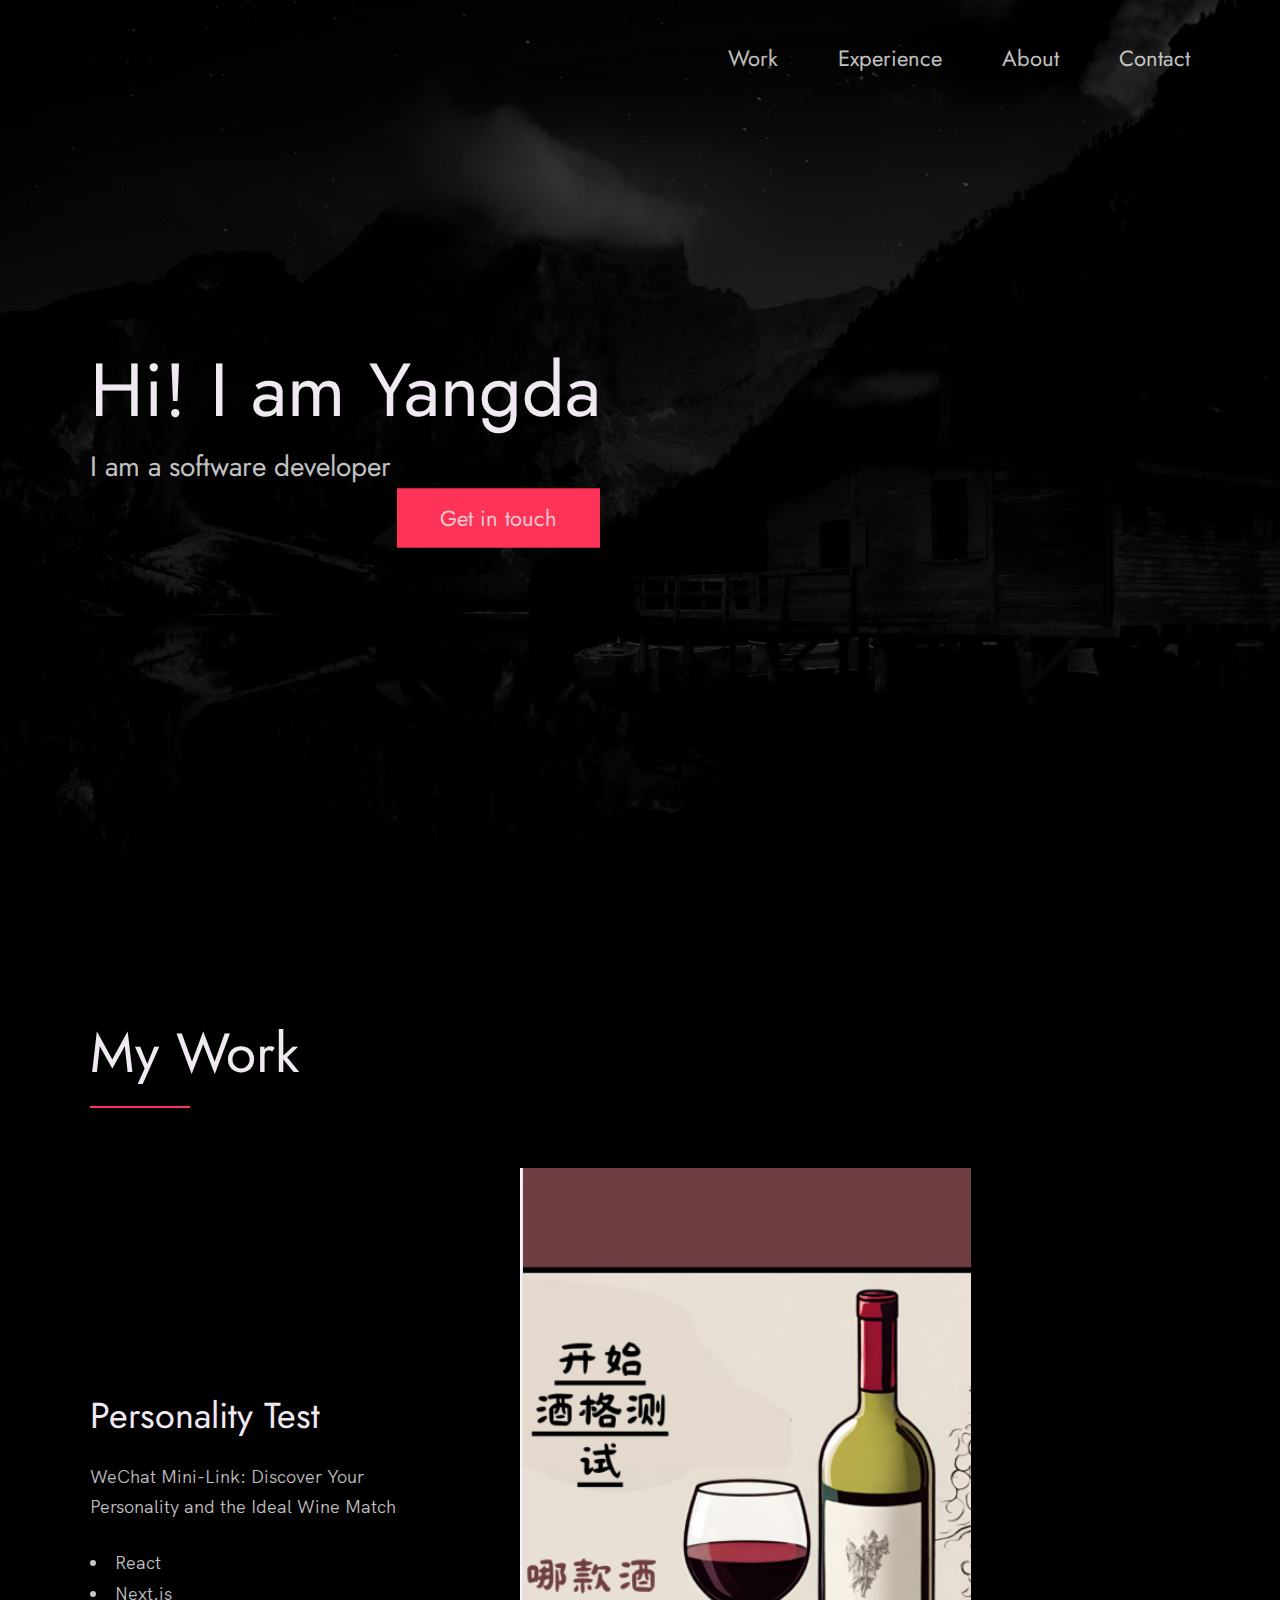
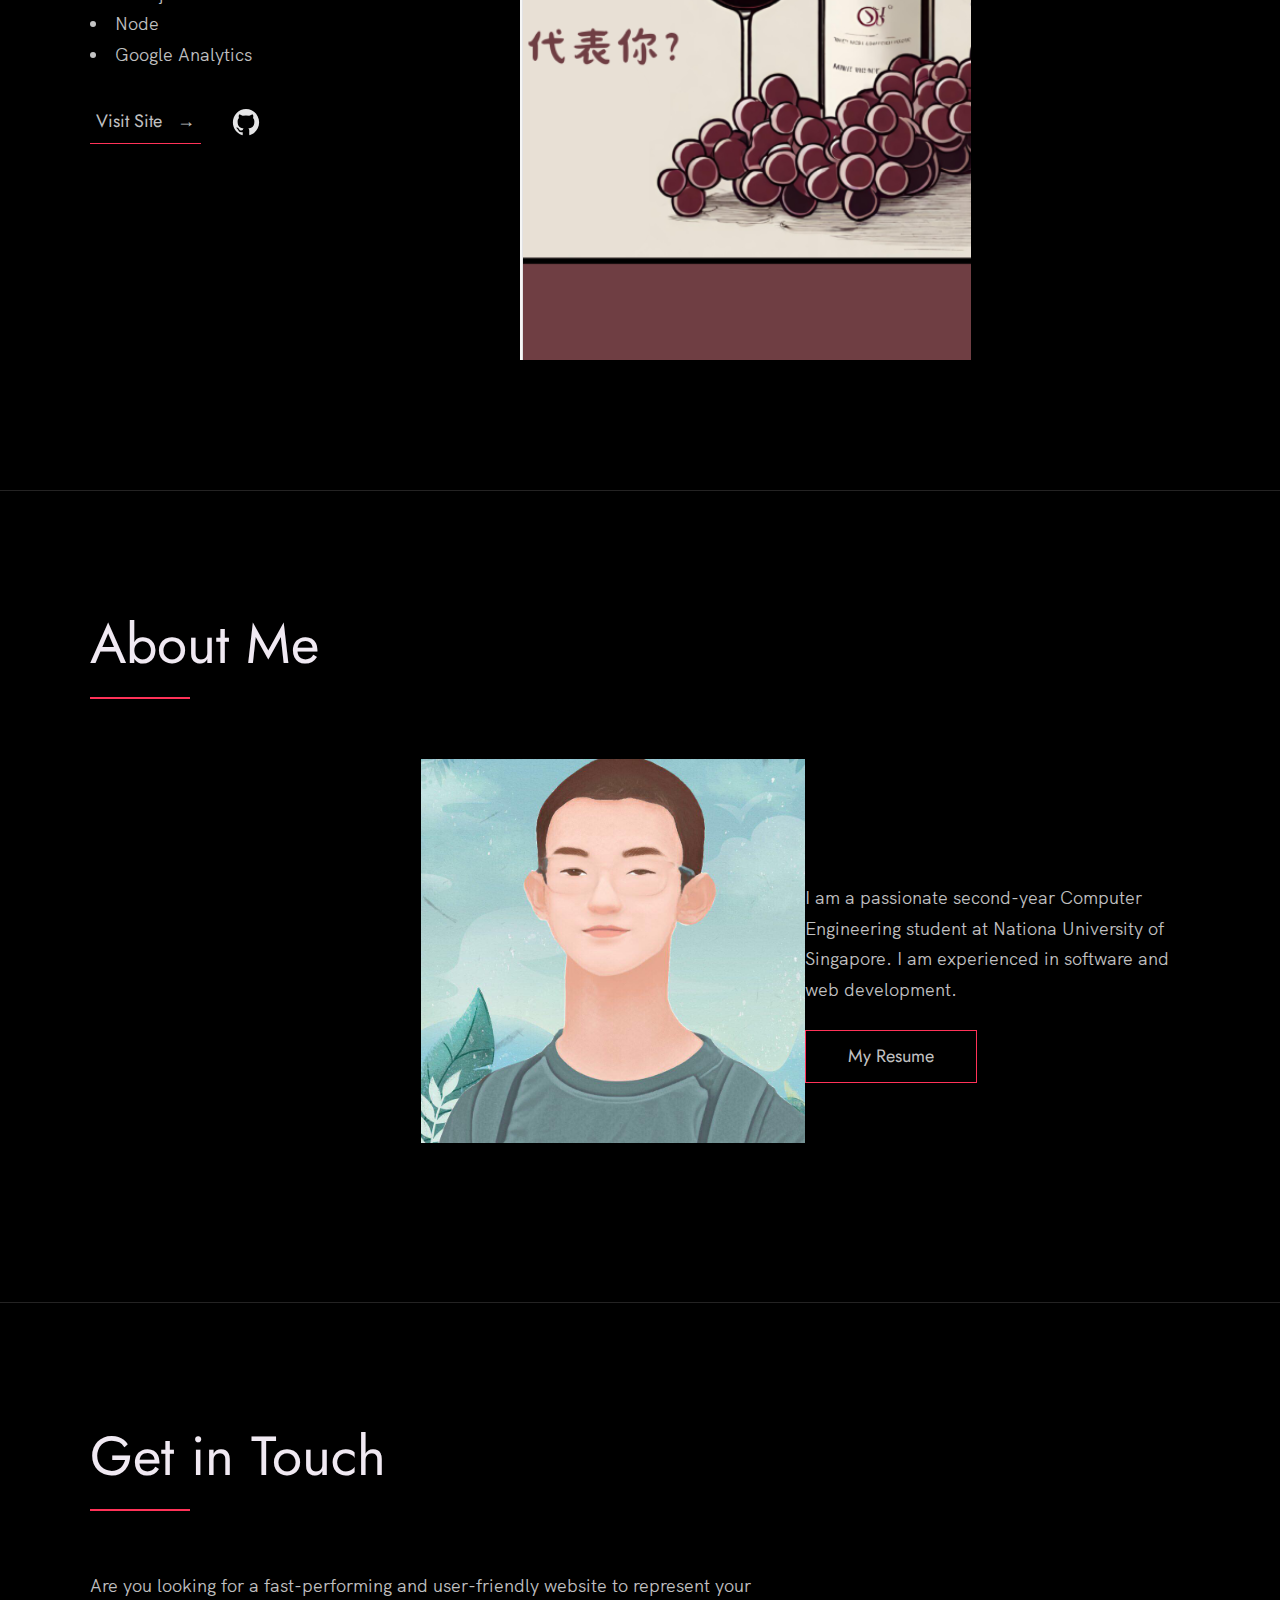
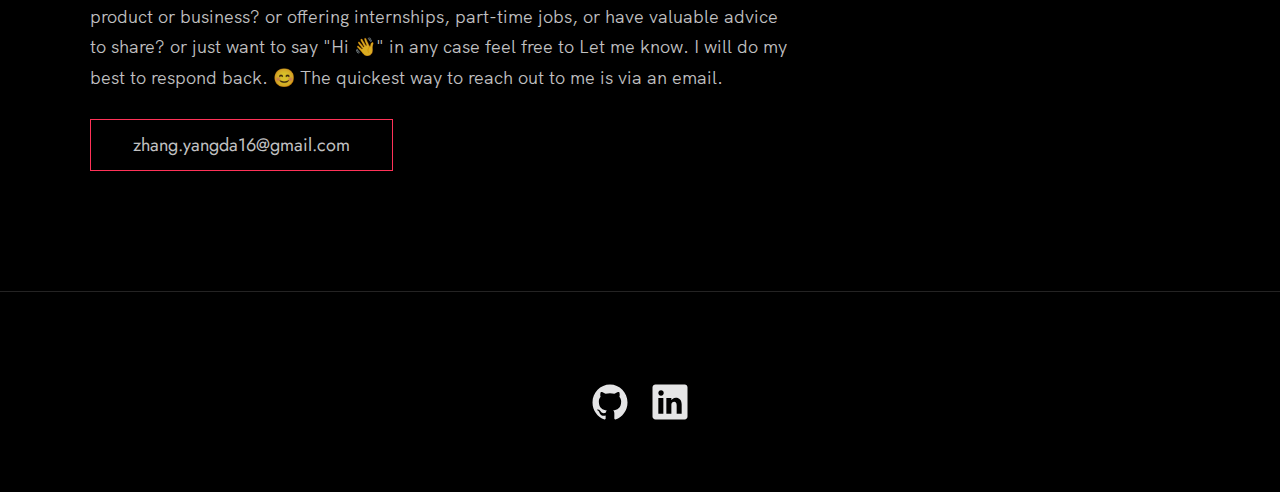
==== index.html @ 47d29fcb "initial commit" ====
<!-- 
  Hello 😊.

  This template is designed and developed by Nisar Hassan Naqvi
  for anyone to use for free or customize the way they like.

  Github Repo: https://github.com/nisarhassan12/portfolio-template/
  My Website: https://nisar.dev

  For business & inquires, contact me => syednisarhassan12@gmail.com
-->

<!--
  Follow the instructions written in comments to create your stunning portfolio
-->

<!DOCTYPE html>
<html lang="en">

<head>
  <meta charset="UTF-8" />
  <meta name="viewport" content="width=device-width, initial-scale=1.0" />
  <link rel="shortcut icon" type="image/png" href="./images/favicon.png" />

  <!-- Put your site title here -->
  <title>
    Zhang Yangda | A software developer based in Singapore. 
  </title>

  <meta name="description" content="Add small description of yourslef.">
  <!-- Add some coding keywords below, Ex: (React, CSS etc) -->
  <meta name="keywords" content="Put your name, skills and some coding keywords" />
  <link rel="stylesheet" href="index.css" />
</head>

<body>

  <!-- ***** Header ***** -->

  <header class="header" role="banner" id="top">
    <div class="row">
      <nav class="nav" role="navigation">
        <ul class="nav__items">
          <li class="nav__item"><a href="#work" class="nav__link">Work</a></li>
          <li class="nav__item"><a href="#clients" class="nav__link">Experience</a></li>
          <li class="nav__item">
            <a href="#about" class="nav__link">About</a>
          </li>
          <li class="nav__item">
            <a href="#contact" class="nav__link">Contact</a>
          </li>
        </ul>
      </nav>
    </div>
    <div class="header__text-box row">
      <div class="header__text">
        <h1 class="heading-primary">
          <!-- Replace the following name with your name -->
          <span>Hi! I am Yangda</span>
        </h1>
        <!-- Put a small paragraph about yourself -->
        <p id = "dynamic-text"></p>

        <a href="#contact" class="btn btn--pink">Get in touch</a>
      </div>
    </div>
  </header>

  <main role="main">

    <!-- ***** Work ***** -->

    <section class="work" id="work">
      <div class="row">
        <h2>My Work</h2>
        <div class="work__boxes">

          <!-- Each div with the work__box class is a project. -->

          <div class="work__box">
            <div class="work__text">
              <h3>Personality Test</h3>
              <p>
                WeChat Mini-Link: Discover Your Personality and the Ideal Wine Match
              </p>
              <ul class="work__list">
                <li>React</li>
                <li>Next.js</li>
                <li>Node</li>
                <li>Google Analytics</li>
              </ul>

              <div class="work__links">
                <a href="https://amazing-druid-c7be2d.netlify.app" class="link__text">
                  Visit Site <span>&rarr;</span>
                </a>
                <a href="https://github.com/yyangdaa/Personality-Test">
                  <img src="./images/github.svg" class="work__code" title="View Source Code" alt="GitHub">
                </a>
              </div>
            </div>
            <div class="work__image-box">
              <img src="./images/jiuhun.png" class="work__image" alt="Project 3" />
            </div>
          </div>
        </div>
      </div>
    </section>

    <!-- ***** Clients ***** -->
    
     <!--
    <section class="client" id="clients">
      <div class="row">
        <h2>Clients</h2>
        <div class="client__logos">
          <img src="./images/ronjones.png" class="client__logo" alt="Company 2" />
          <img src="./images/goldengrid.png" class="client__logo" alt="Company 3" />
          <img src="./images/bullseye.png" class="client__logo" alt="Company 1" />
          <img src="./images/mighty-furnitures.png" class="client__logo" alt="Company 1" />
          <img src="./images/fastlane.png" class="client__logo" alt="Company 3" />
          <img src="./images/chippy.png" class="client__logo" alt="Company 1" />
        </div>
      </div>
    </section>
    *****-->

    <!-- ***** About ***** -->

    <section class="about" id="about">
      <div class="row">
        <h2>About Me</h2>
        <div class="about__content">
          <div class="about__text">
            <p>
              I am a passionate second-year Computer Engineering student
              at Nationa University of Singapore. I am experienced in 
              software and web development.  
            </p>
            <!-- Provide a link to your resume -->
            <a href="#" class="btn">My Resume</a>
          </div>

          <div class="about__photo-container">
            <!-- Add a nice photo of yourself -->
            <img class="about__photo" src="./yd_photo.jpg" alt="" />
          </div>
        </div>
      </div>
    </section>
  </main>

  <!-- ***** Contact ***** -->

  <section class="contact" id="contact">
    <div class="row">
      <h2>Get in Touch</h2>
      <div class="contact__info">
        <p>
          Are you looking for a fast-performing and user-friendly website to
          represent your product or business? or offering internships, part-time
          jobs, or have valuable advice to share? or just want to say "Hi 👋" in 
          any case feel free to Let me know. I will do my best to respond back. 😊 
          The quickest way to reach out to me is via an email.
        </p>
        <!-- Replace the email with yours -->
        <a href="mailto:you@example.com" class="btn">zhang.yangda16@gmail.com</a>
      </div>
    </div>
  </section>

  <!-- ***** Footer ***** -->

  <footer role="contentinfo" class="footer">
    <div class="row">
      <!-- Update the links to point to your accounts -->
      <ul class="footer__social-links">
        <li class="footer__social-link-item">
          <a href="https://github.com/yyangdaa/" title="Link to Github Profile">
            <img src="./images/github.svg" class="footer__social-image" alt="Github">
          </a>
        </li>
        <!--
        <li class="footer__social-link-item">
          <a href="https://codepen.io/nisar_hassan" title="Link to Codepen Profile">
            <img src="./images/codepen.svg" class="footer__social-image" alt="Codepen">
          </a>
        </li>
      -->
        <li class="footer__social-link-item">
          <a href= "https://www.linkedin.com/in/yangda-zhang-24399b208/">
            <img src="./images/linkedin.svg" title="Link to Linkedin Profile" class="footer__social-image" alt="Linkedin">
          </a>
        </li>
      </ul>
    </div>
  </footer>

  <a href="#top" class="back-to-top" title="Back to Top">
    <img src="./images/arrow-up.svg" alt="Back to Top" class="back-to-top__image"/>
  </a>
  <script src="./index.js"></script>
</body>

</html>
---- index.css ----
/* --------------------------------------- */
/* ----- Basic Setup ----- */
/* --------------------------------------- */

@font-face {
    font-family: 'Hk Grotesk';
    font-style: normal;
    font-weight: 400;
    src: url('./fonts/HKGrotesk-Regular.woff') format('woff');
}

@font-face {
    font-family: 'Jost';
    font-style: normal;
    font-weight: 400;
    src: url('./fonts/Jost-Regular.ttf') format('woff');
}

* {
    margin: 0;
    padding: 0;
    box-sizing: inherit;
}

:root {
    --font-size-small: 1.8rem;
    --font-size-normal: 2.2rem;
    --font-size-medium: 2.8rem;
    --font-size-medium-1: 3.6rem;
    --font-size-large: 5.5rem;
    --font-size-huge: 7.5rem;
    --font-stack: 'Hk Grotesk', sans-serif;

    --line-height-normal: 1.7;
    --line-height-small: 1.2;

    --black: #000;
    --pink: #ff3258;
    --white: #f0e9f2;
    --white-1: #e5e5e6da;


    --container-max-width: 1180px;
    --container-normal-width: 800px;
    --container-medium-width: 700px; 
    --container-small-width: 500px;

    --gutter-huge: 12rem;
    --gutter-medium: 6rem;
    --gutter-normal: 3rem;
    --gutter-small-1: 2.5rem;
    --gutter-small: 2rem;

    --border-light: 1px solid rgb(36, 35, 35);
}

html {
    font-size: 62.5%; /* (16/10)*100 = 62.5% => 1rem = 10px */
    box-sizing: border-box;
    scroll-behavior: smooth;
}

@media(max-width: 1000px) {
    html {
        font-size: 52%;
    }
}

body {
    font-size: var(--font-size-small);
    font-family: var(--font-stack);
    font-weight: 400;
    color: var(--white-1);
    line-height: var(--line-height-normal);
    background: var(--black);
    overflow-x: hidden;
}

.row {
    max-width: var(--container-max-width);
    margin: 0 auto;
}

@media(max-width: 1340px) {
    .row {
        max-width: 1100px;
    }
}

@media(max-width: 1240px) {
    .row {
        padding: 0 var(--gutter-medium);
    }
}

@media(max-width: 600px) {
    .row {
        padding: 0 var(--gutter-normal);
    }
}

@media(max-width: 600px) {
    .row {
        padding: 0 var(--gutter-small);
    }
}

section {
    padding: var(--gutter-huge) 0;
    border-bottom: var(--border-light);
}

img {
    object-fit: contain;
    max-width: 100%;
}

/* --------------------------------------- */
/* ----- Headlines and Paragraphs ----- */
/* --------------------------------------- */

h1,
h2,
h3 {
    font-family: 'Jost', sans-serif;
    font-weight: 400;
    line-height: var(--line-height-small);
    color: var(--white);
}

.heading-primary {
    line-height: 1;
    font-size: var(--font-size-huge);
    font-weight: 400;
}

@media(max-width: 900px) {
    .heading-primary {
        font-size: 6.5rem;
    }
}

h2 {
    font-size: var(--font-size-large);
    margin-bottom: var(--gutter-medium);
}

h2::after {
    content: '';
    display: block;
    height: 2px;
    width: 10rem;
    background: var(--pink);
    margin: var(--gutter-small) 0;
}

h3 {
    font-size: var(--font-size-medium-1);
    margin-bottom: var(--gutter-small);
}

@media(max-width: 500px) {
    .heading-primary {
        font-size: var(--font-size-large);
    }

    h2 {
        font-size: var(--font-size-medium-1);
    }

    h3 {
        font-size: var(--font-size-medium);
    }
}

p {
    margin: var(--gutter-small-1) 0;
}

@media(max-width: 900px) {
    p { 
        max-width: var(--container-small-width);
    }
}

/* --------------------------------------- */
/* ----- Buttons and Links ----- */
/* --------------------------------------- */

a {
    color: var(--white);
    font-weight: 400;
    font-family: 'Jost', sans-serif;
    transition: all .2s;
    outline: 2px solid transparent;
}

::-moz-focus-inner {
    border: 0;
}

button:focus,
a:focus {
    outline: 2px solid var(--pink);
}

body:not(.user-is-tabbing) button:focus,
body:not(.user-is-tabbing) a:focus {
    outline: none;
}

.link:hover {
    color: var(--pink);
}

.btn {
    position: relative;
    display: inline-block;
    padding: 1rem 4.2rem;
    text-decoration: none;
    color: inherit;
    border: 1px solid  var(--pink);
    font-weight: 400;
}

.btn:focus {
    outline: none;
}

.btn::after {
    content: '';
    display: block;
    position: absolute;
    top: 0;
    left: 0;
    right: 100%;
    background: var(--white);
    height: 100%;
    z-index: -1;
    transition: all 0.2s cubic-bezier(1, 0.68, 0.16, 0.9);
}

.btn:hover::after,
.btn:focus::after {
    right: 0;
    background: var(--pink);
}

.btn--pink {
    background: var(--pink);
    transition: all 0.2s;
}

.btn--pink::after {
    display: none;
}

.btn--pink:hover,
.btn--pink:focus {
    background: transparent;
}

.link__text {
    position: relative;
    display: inline-block;
    padding: .6rem;
    color: inherit;
    text-decoration: none;
    border-bottom: 1px solid var(--pink);
}

.link__text::after {
    content: '';
    display: block;
    position: absolute;
    top: 0;
    left: 0;
    right: 100%;
    background: var(--white);
    height: 100%;
    z-index: -1;
    transition: all 0.2s cubic-bezier(1, 0.68, 0.16, 0.9);
}

.link__text:focus {
    outline: none;
}

.link__text:hover::after,
.link__text:focus:after {
    right: 0;
    background: var(--pink);
}

.link__text span {
    padding-left: 1rem;
    font-family: sans-serif;
}

/* ----- Back to Top ----- */

.back-to-top {
    position: fixed;
    bottom: 4rem;
    right: 4rem;
    display: flex;
    justify-content: center;
    align-items: center;
    height: 5.5rem;
    width: 5.5rem;
    background-color: var(--pink);
    border-radius: 50%;
    z-index: 10;
    visibility: hidden;
    transition: all .4s;
}

.back-to-top__image {
    height: 70%;
}

@media(max-width: 900px) {
    .back-to-top {
        right: 2rem;
    }
}

@media(max-width: 500px) {
    .back-to-top {
        right: 1rem;
    }
}

/* --------------------------------------- */
/* ----- Navigation ----- */
/* --------------------------------------- */

.nav {
    display: flex;
    justify-content: flex-end;
    padding: var(--gutter-normal) 0;
}

.nav__items {
    display: flex;
    list-style: none;
}

.nav__item:not(:last-child) {
    margin-right: var(--gutter-medium);
}

@media(max-width: 500px) {
    .nav {
        justify-content: center;
    }
}

@media(max-width: 400px) {
    .nav__item:not(:last-child) {
        margin-right: var(--gutter-normal);
    }
}

@media(max-width: 300px) {
    .nav {
        font-size: var(--font-size-small);
    }
}

.nav__link {
    position: relative;
    display: inline-block;
    padding: 1rem 0;
    text-decoration: none;
    color: inherit;
    transition: all .2s;
}

.nav__link::after {
    content: '';
    position: absolute;
    bottom: 0;
    left: 0;
    right: 100%;
    display: inline-block;
    height: 1rem;
    background: var(--white);
    transition: all 0.25s cubic-bezier(1, 0.68, 0.16, 0.9);
}

.nav__link:hover {
    color: var(--pink);
}

.nav__link:hover::after {
    right: 0;
    height: 2px;
    background: var(--pink);
}

/* --------------------------------------- */
/* ----- Header ----- */
/* --------------------------------------- */

.header {
    background: linear-gradient(rgba(0,0,0, .1), rgba(0,0,0, .4)), 
        url('./images/header.jpg');
    height: 100vh;
    background-size: cover;
    background-position: center;
    background-attachment: fixed;
    font-size: var(--font-size-normal);
}

.header__text {
    position: absolute;
    top: 50%;
    transform: translateY(-50%);
}

.header__text p {
    margin: 1.5rem 0 3.5rem;
    max-width: var(--container-medium-width);
    font-family: 'Jost', sans-serif;
    font-size: var(--font-size-medium);
}

@media(max-width: 500px) {
    .header {
        text-align: center;
    }

    .header__text p {
        transform: scale(.8);
    }
}

/* --------------------------------------- */
/* ----- Work ----- */
/* --------------------------------------- */

.work__box {
    display: flex;
    align-items: center;
}

@media(max-width: 900px) {
    .work__box {
        align-items: initial;
        flex-direction: column-reverse;
    }
}

.work__box:not(:last-child) {
    margin-bottom: 25rem;
}

@media(max-width: 500px) {
    .work__box:not(:last-child) {
        margin-bottom: 20rem;
    }
}

.work__links {
    display: flex;
    align-items: center;
}

.work__text {
    flex: 0 0 30%;
}

.work__list {
    /* list-style-type: square; */
    list-style-position: inside;
    margin-bottom: var(--gutter-normal);
}

.work__code {
    display: block;
    height: 3rem;
    margin-left: var(--gutter-normal);
    transition: all .3s;
}

.work__code:hover {
    transform: scale(1.2);
}

.work__image-box {
    margin-bottom: var(--gutter-normal);
}

@media(min-width: 901px) {
    .work__image-box {
        flex: 1;
        margin: 0 0 0 10rem;
    }
}

@media(max-width: 900px) {
    .work__code {
        height: 4rem;
    }
}

/* --------------------------------------- */
/* ----- Clients ----- */
/* --------------------------------------- */

.client__logos {
    display: flex;
    justify-content: space-between;
    filter: invert(100%) grayscale(100%) opacity(.8);
}

.client__logo {
    height: 6.5rem;
    max-width: 18rem;
}

@media(max-width: 1240px) {
    .client__logos {
        overflow-x: scroll;
        padding: var(--gutter-normal);
    }

    .client__logo:not(:last-of-type) {
        margin-right: var(--gutter-medium);
    }
}

/* --------------------------------------- */
/* ----- About ----- */
/* --------------------------------------- */

.about__content {
    display: flex;
    flex-direction: row-reverse;
    align-items: center;
}

@media(max-width: 900px) {
    .about__content {
        flex-direction: column-reverse;
        align-items: initial;
    }
}

.about__photo-container {
    margin-bottom: var(--gutter-normal);
}

@media(min-width: 901px) {
    .about__text {
        flex: 0 0 35%;
    }
    
    .about__photo-container img {
        max-width: 30vw;  /* Sets max width relative to viewport width */
        height: auto;
    }
}

/* --------------------------------------- */
/* ----- Contact ----- */
/* --------------------------------------- */

.contact__info {
    max-width: var(--container-medium-width);
}

/* --------------------------------------- */
/* ----- Footer ----- */
/* --------------------------------------- */

.footer {
    text-align: center;
    padding: var(--gutter-medium) 0 var(--gutter-normal);
}

.footer__social-links {
    display: flex;
    justify-content: center;
    padding: var(--gutter-normal) 0;
    list-style: none;
}

.footer__social-link-item:not(:last-of-type) {
    margin-right: var(--gutter-small);
}

.footer__social-image {
    height: 4rem;
}

.footer__github-buttons {
    display: flex;
    justify-content: center;
}

.footer__github-buttons iframe {
    height: 2.5rem;
    width: 84px;
    transform: translateY(3px);
}

@media(max-width: 500px) {
    .footer {
        padding: var(--gutter-medium) 0;
    } 
}

@keyframes scrollText {
    0% { opacity: 0; transform: translateY(100%); }
    50% { opacity: 1; transform: translateY(0); }
    100% { opacity: 0; transform: translateY(-100%); }
  }
  
  #dynamic-text {
    display: inline-block;
    overflow: hidden; 
  }
  
  .scrolling {
    animation: scrollText 2s ease-out;
  }
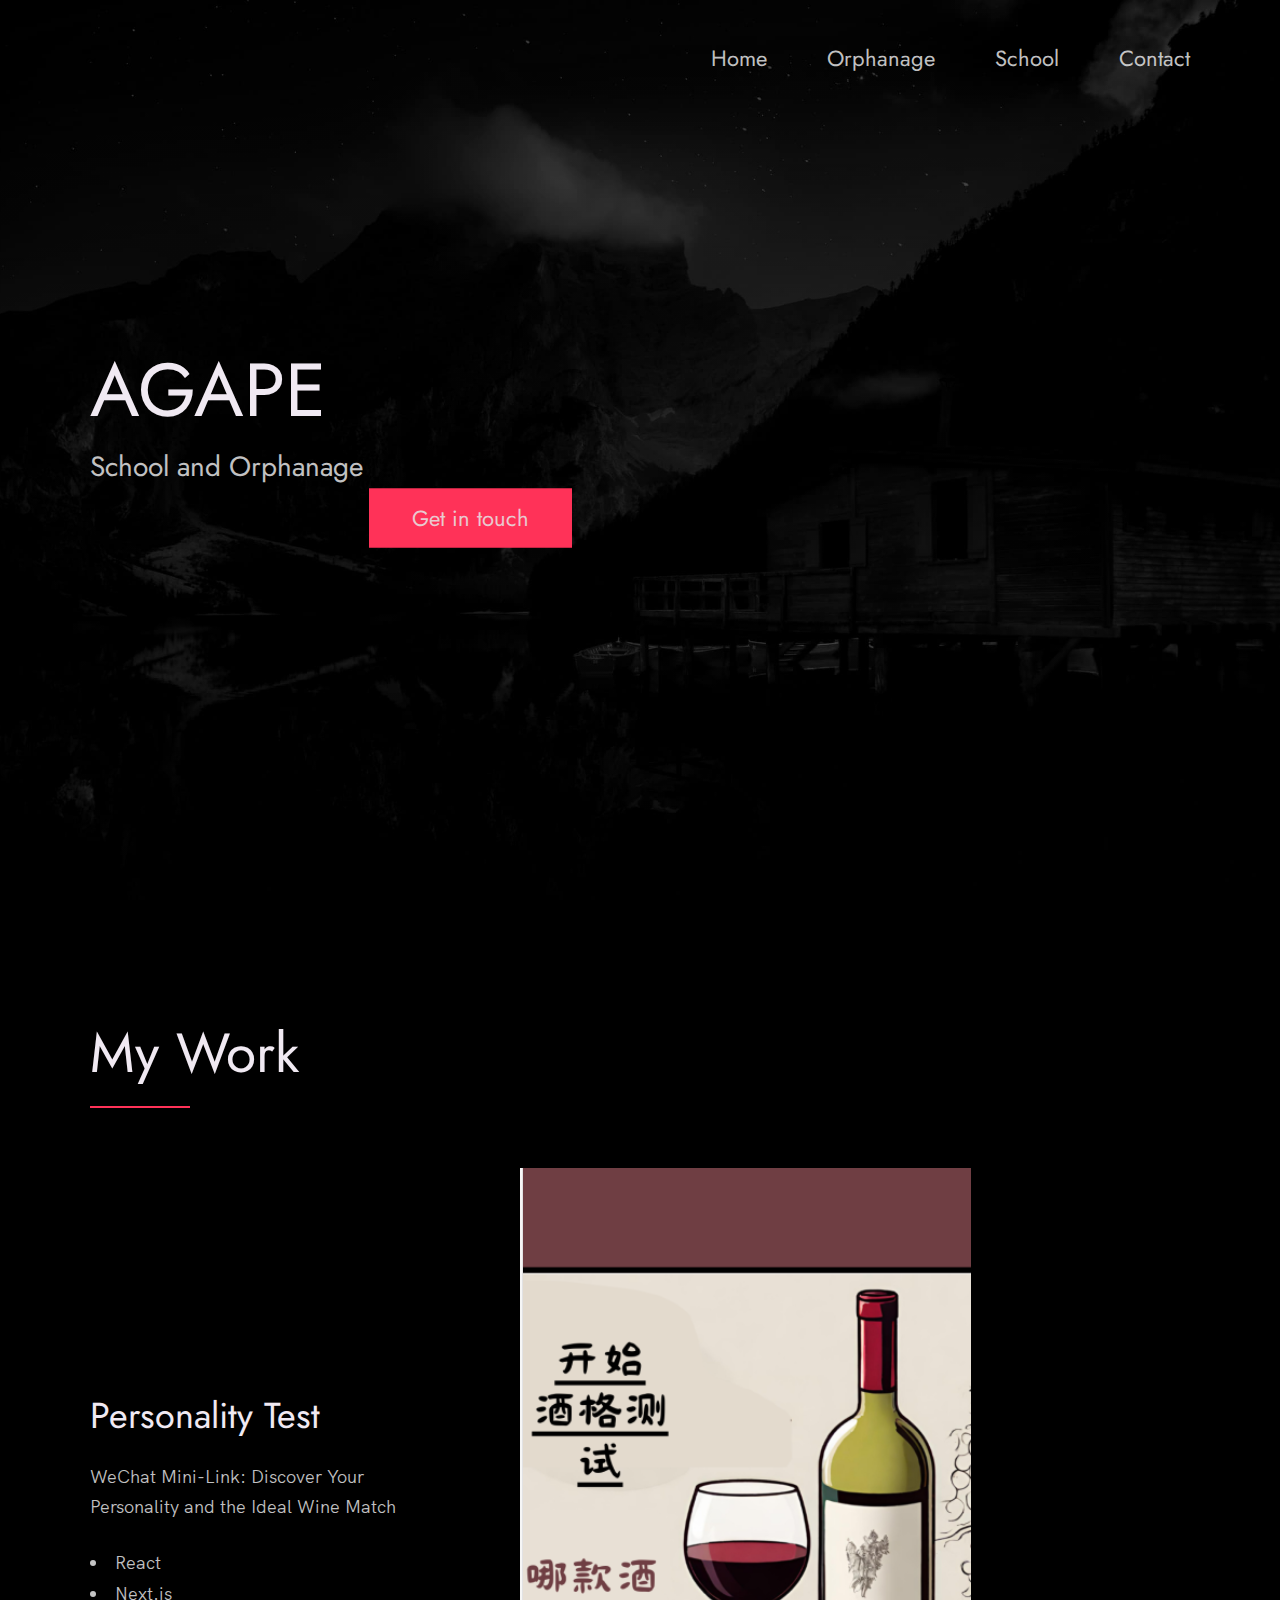
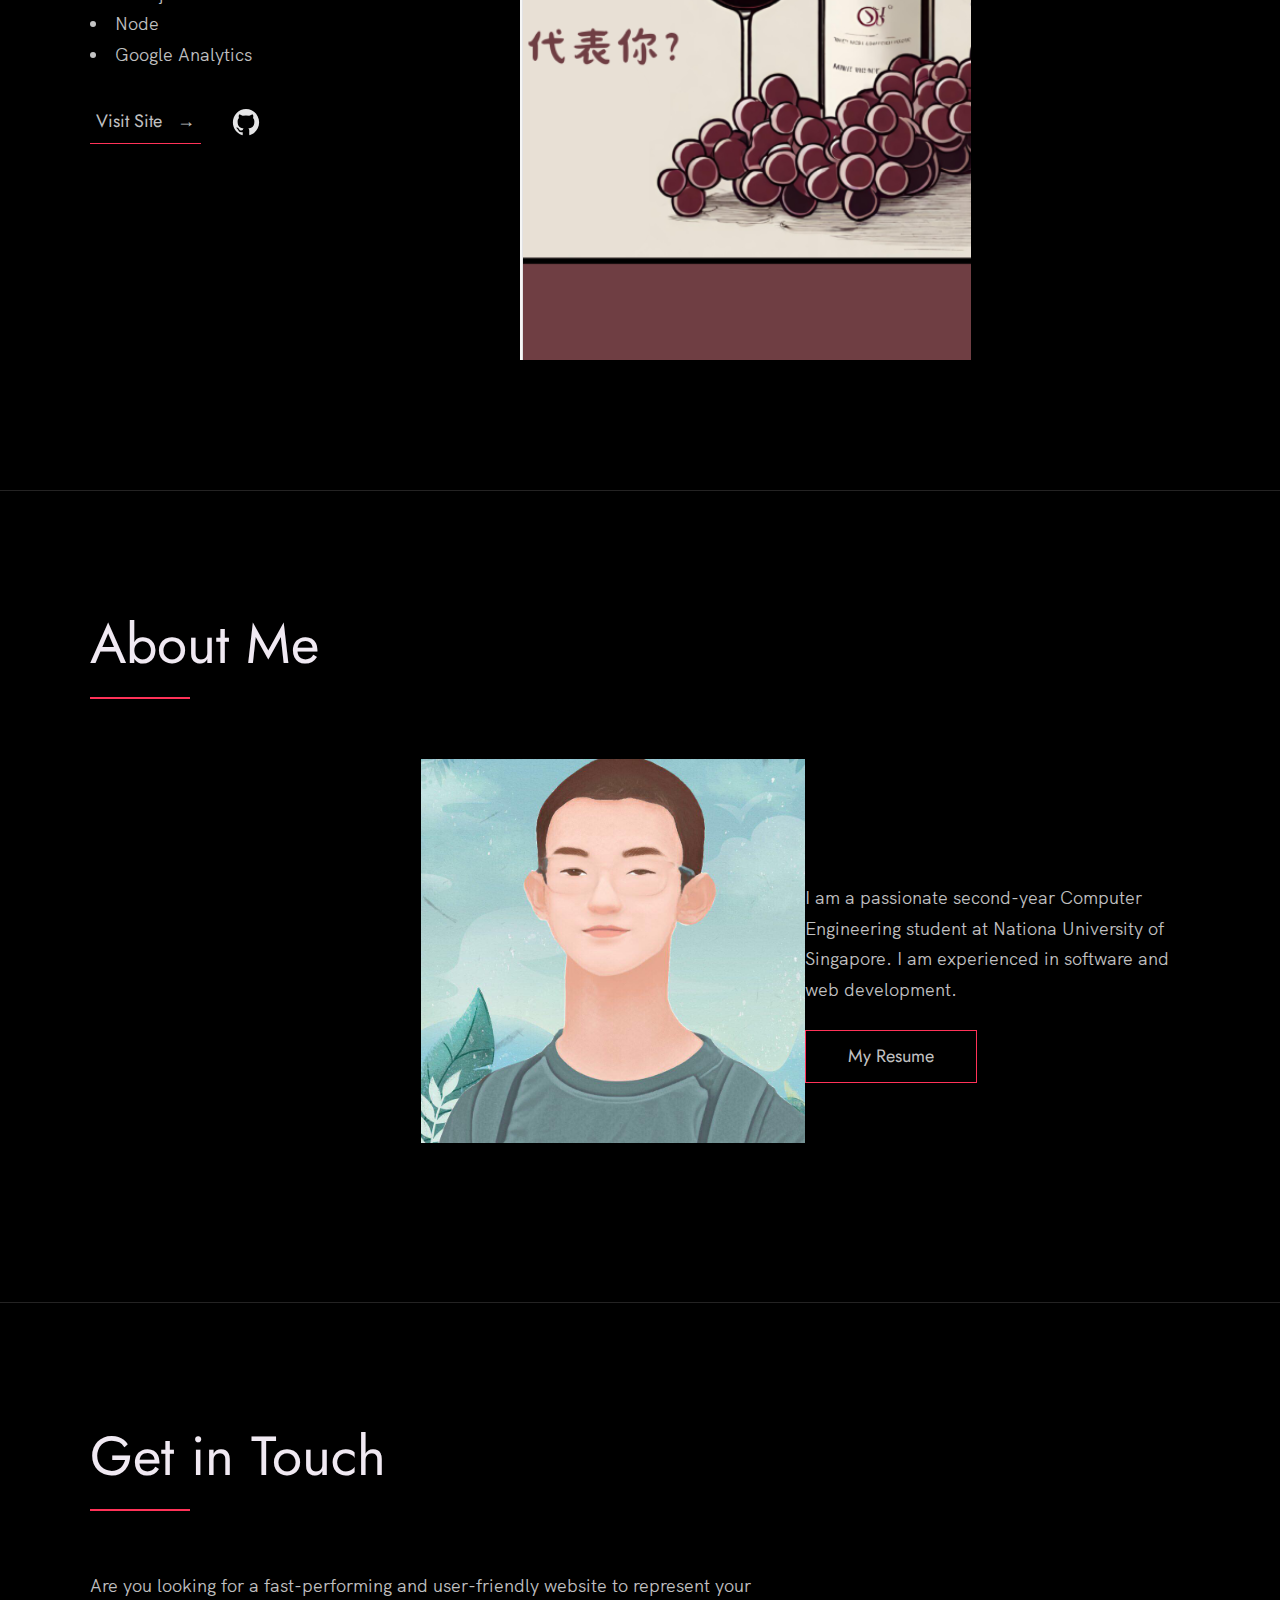
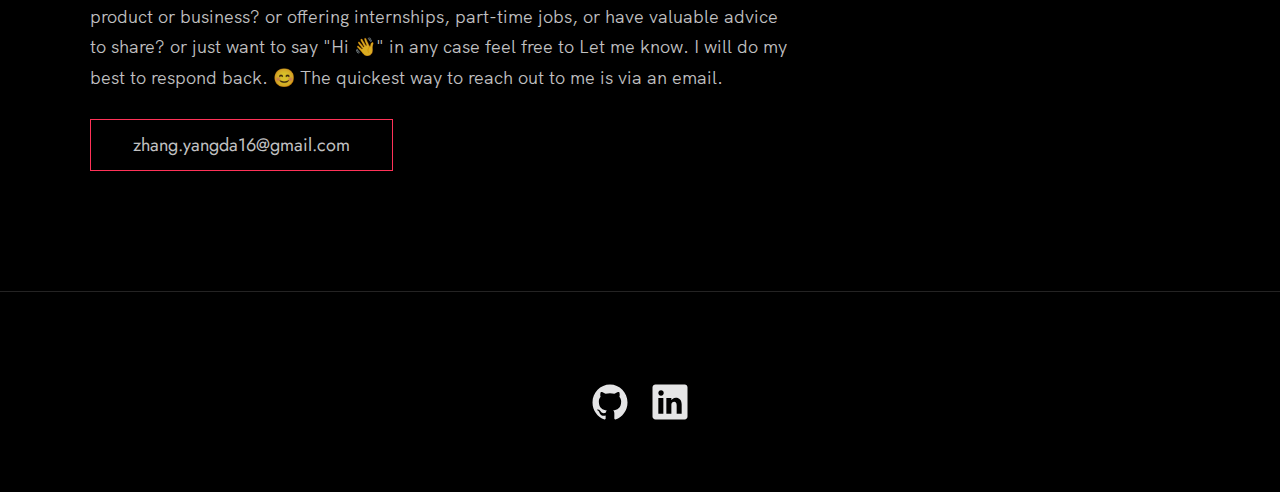
==== commit ba5be368: "initial commit" ====
--- a/index.html
+++ b/index.html
@@ -41,10 +41,10 @@
     <div class="row">
       <nav class="nav" role="navigation">
         <ul class="nav__items">
-          <li class="nav__item"><a href="#work" class="nav__link">Work</a></li>
-          <li class="nav__item"><a href="#clients" class="nav__link">Experience</a></li>
+          <li class="nav__item"><a href="#work" class="nav__link">Home</a></li>
+          <li class="nav__item"><a href="#clients" class="nav__link">Orphanage</a></li>
           <li class="nav__item">
-            <a href="#about" class="nav__link">About</a>
+            <a href="#about" class="nav__link">School</a>
           </li>
           <li class="nav__item">
             <a href="#contact" class="nav__link">Contact</a>
@@ -56,10 +56,10 @@
       <div class="header__text">
         <h1 class="heading-primary">
           <!-- Replace the following name with your name -->
-          <span>Hi! I am Yangda</span>
+          <span>AGAPE</span>
         </h1>
         <!-- Put a small paragraph about yourself -->
-        <p id = "dynamic-text"></p>
+        <p id = "dynamic-text">School and Orphanage</p>
 
         <a href="#contact" class="btn btn--pink">Get in touch</a>
       </div>
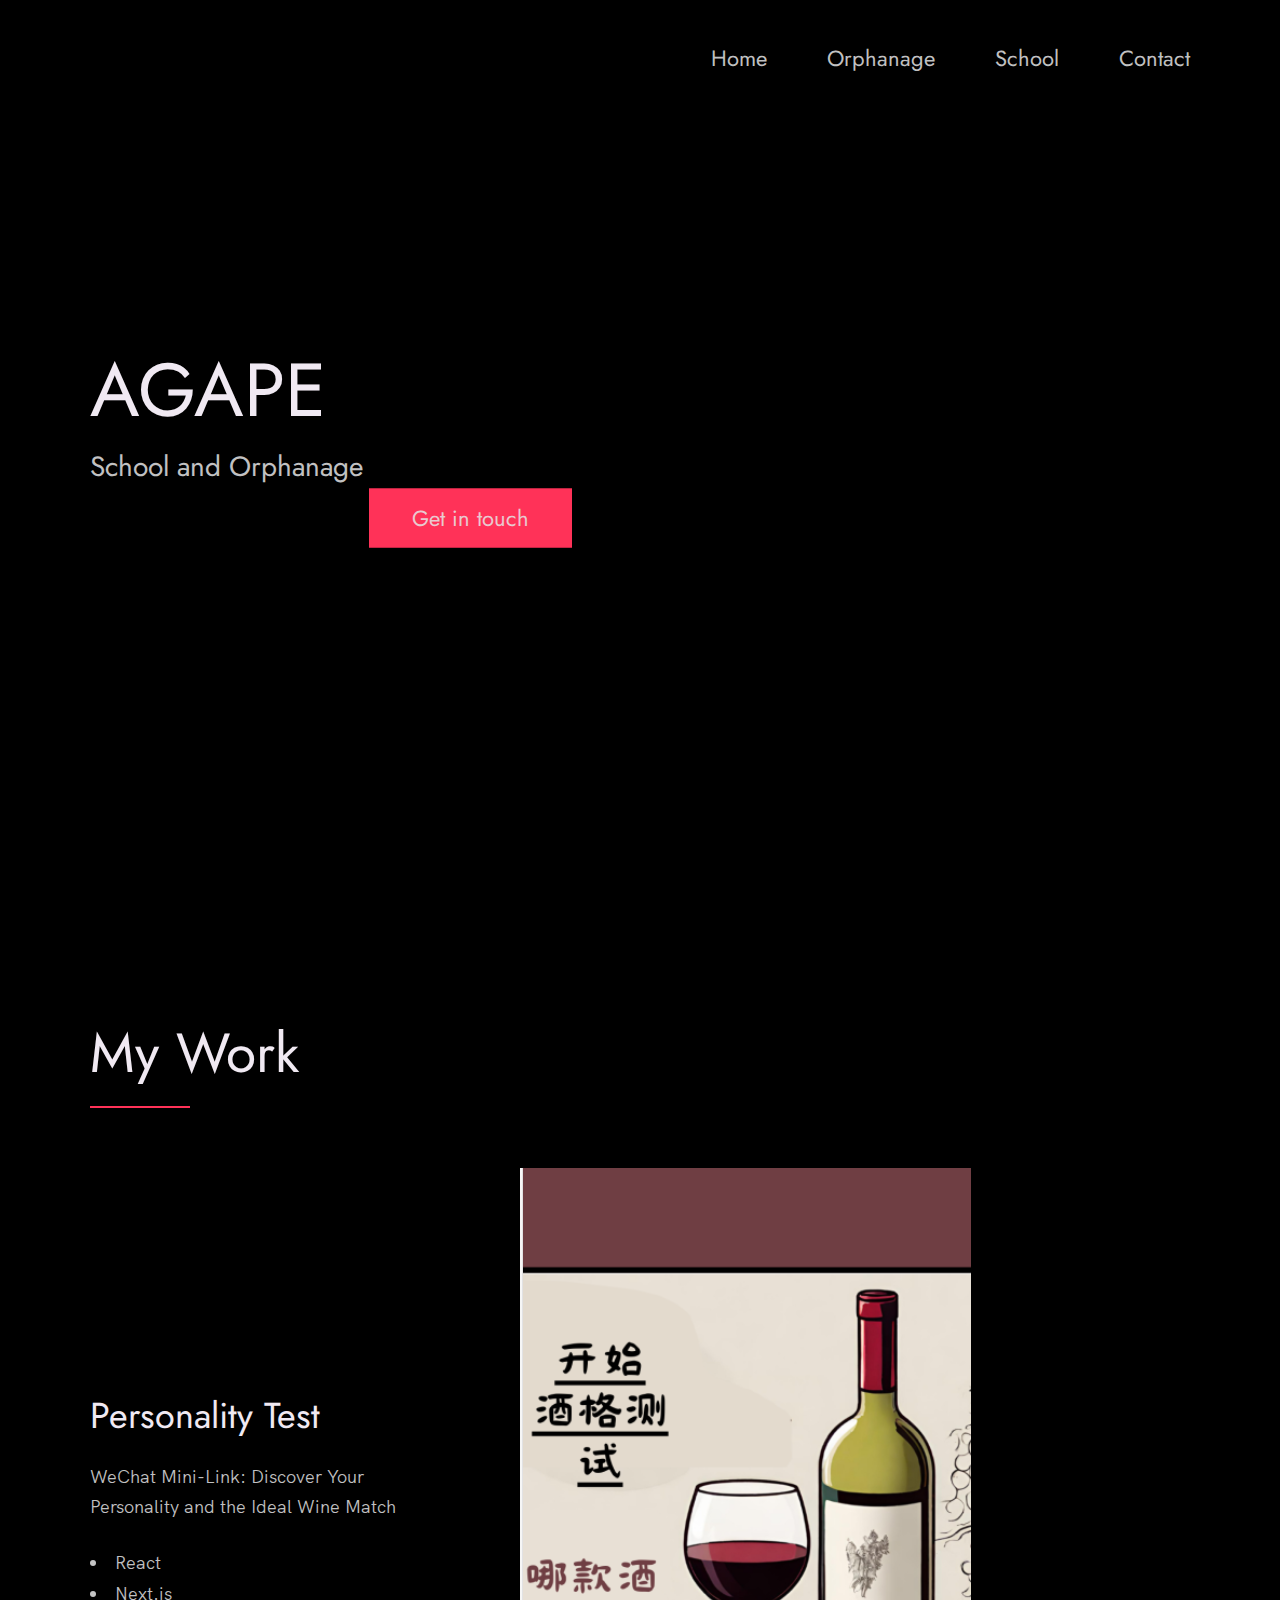
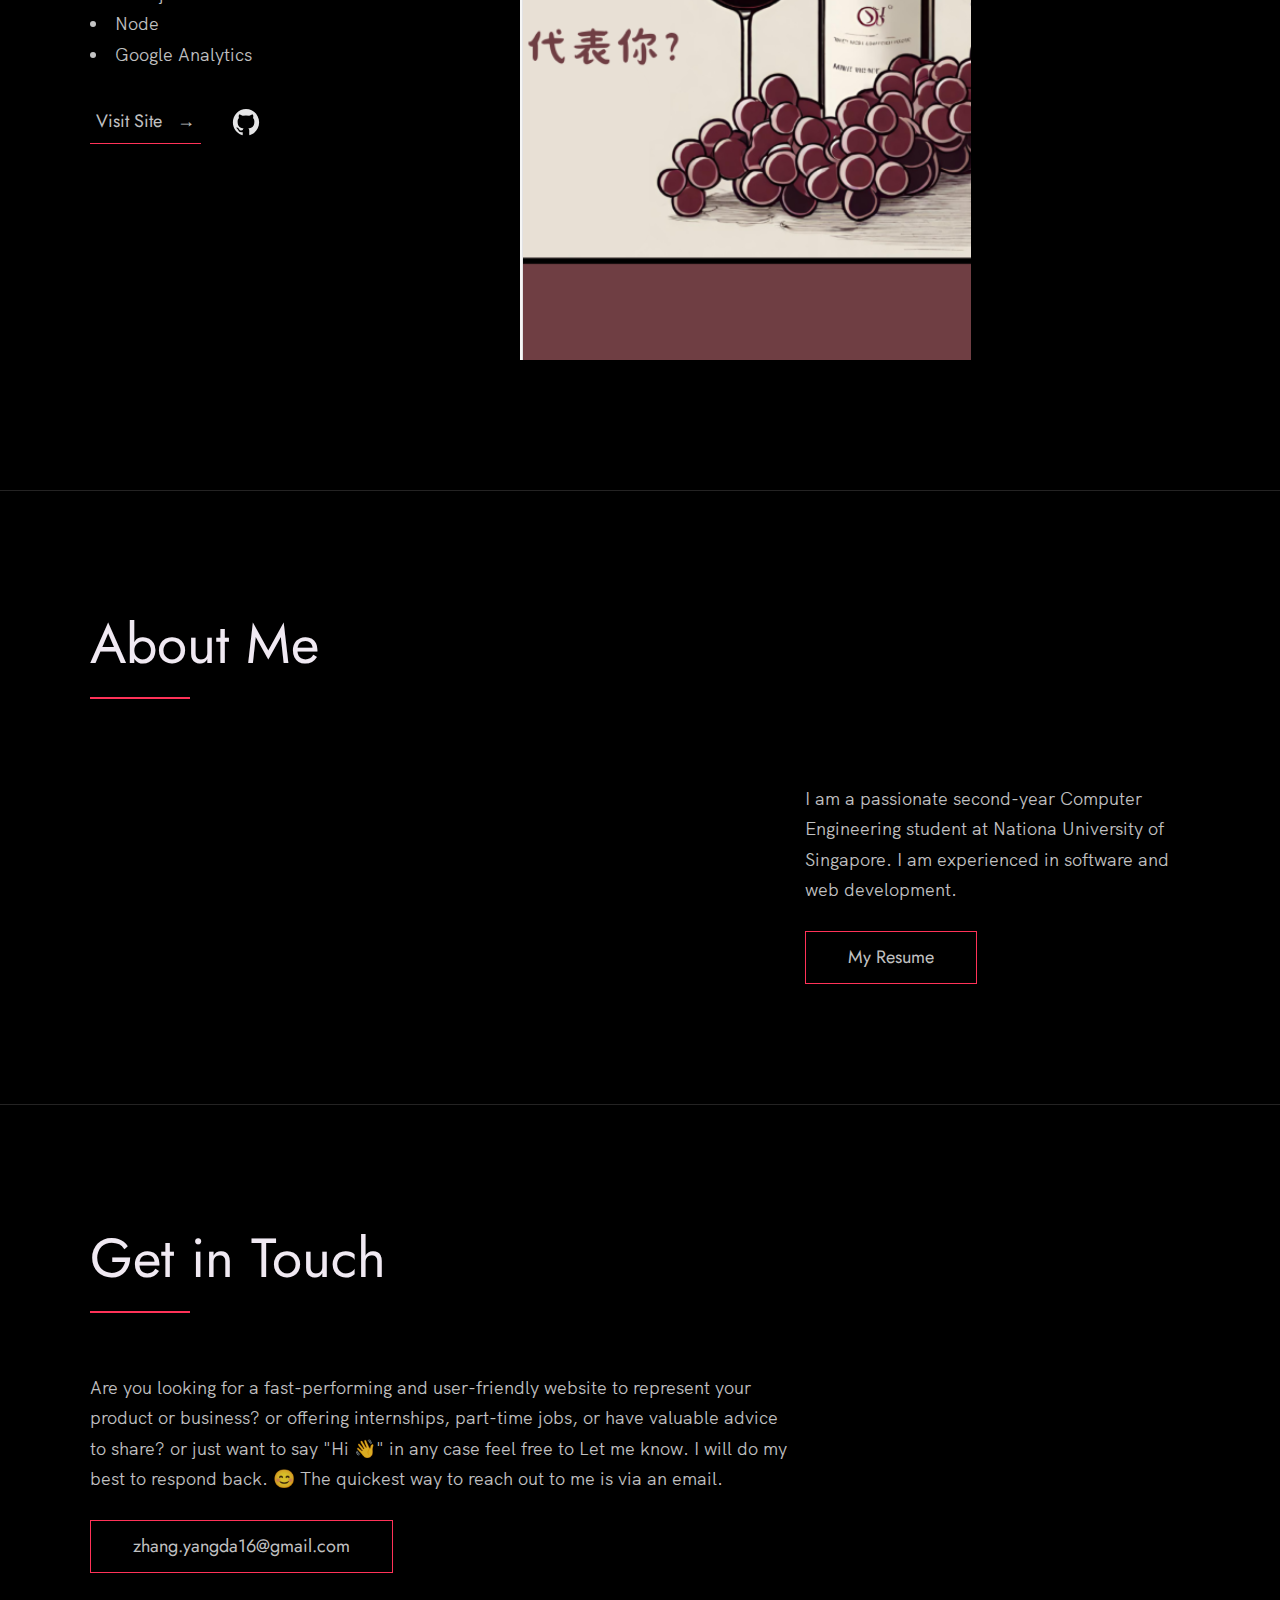
==== commit 66828f6d: "initial commit" ====
--- a/index.html
+++ b/index.html
@@ -176,20 +176,8 @@
       <!-- Update the links to point to your accounts -->
       <ul class="footer__social-links">
         <li class="footer__social-link-item">
-          <a href="https://github.com/yyangdaa/" title="Link to Github Profile">
-            <img src="./images/github.svg" class="footer__social-image" alt="Github">
-          </a>
-        </li>
-        <!--
-        <li class="footer__social-link-item">
-          <a href="https://codepen.io/nisar_hassan" title="Link to Codepen Profile">
-            <img src="./images/codepen.svg" class="footer__social-image" alt="Codepen">
-          </a>
-        </li>
-      -->
-        <li class="footer__social-link-item">
-          <a href= "https://www.linkedin.com/in/yangda-zhang-24399b208/">
-            <img src="./images/linkedin.svg" title="Link to Linkedin Profile" class="footer__social-image" alt="Linkedin">
+          <a href="https://www.facebook.com/OrphanageAgape/about" title="Link to Facebook Profile">
+            <img src="./images/facebook.svg" class="footer__social-image" alt="facebook">
           </a>
         </li>
       </ul>
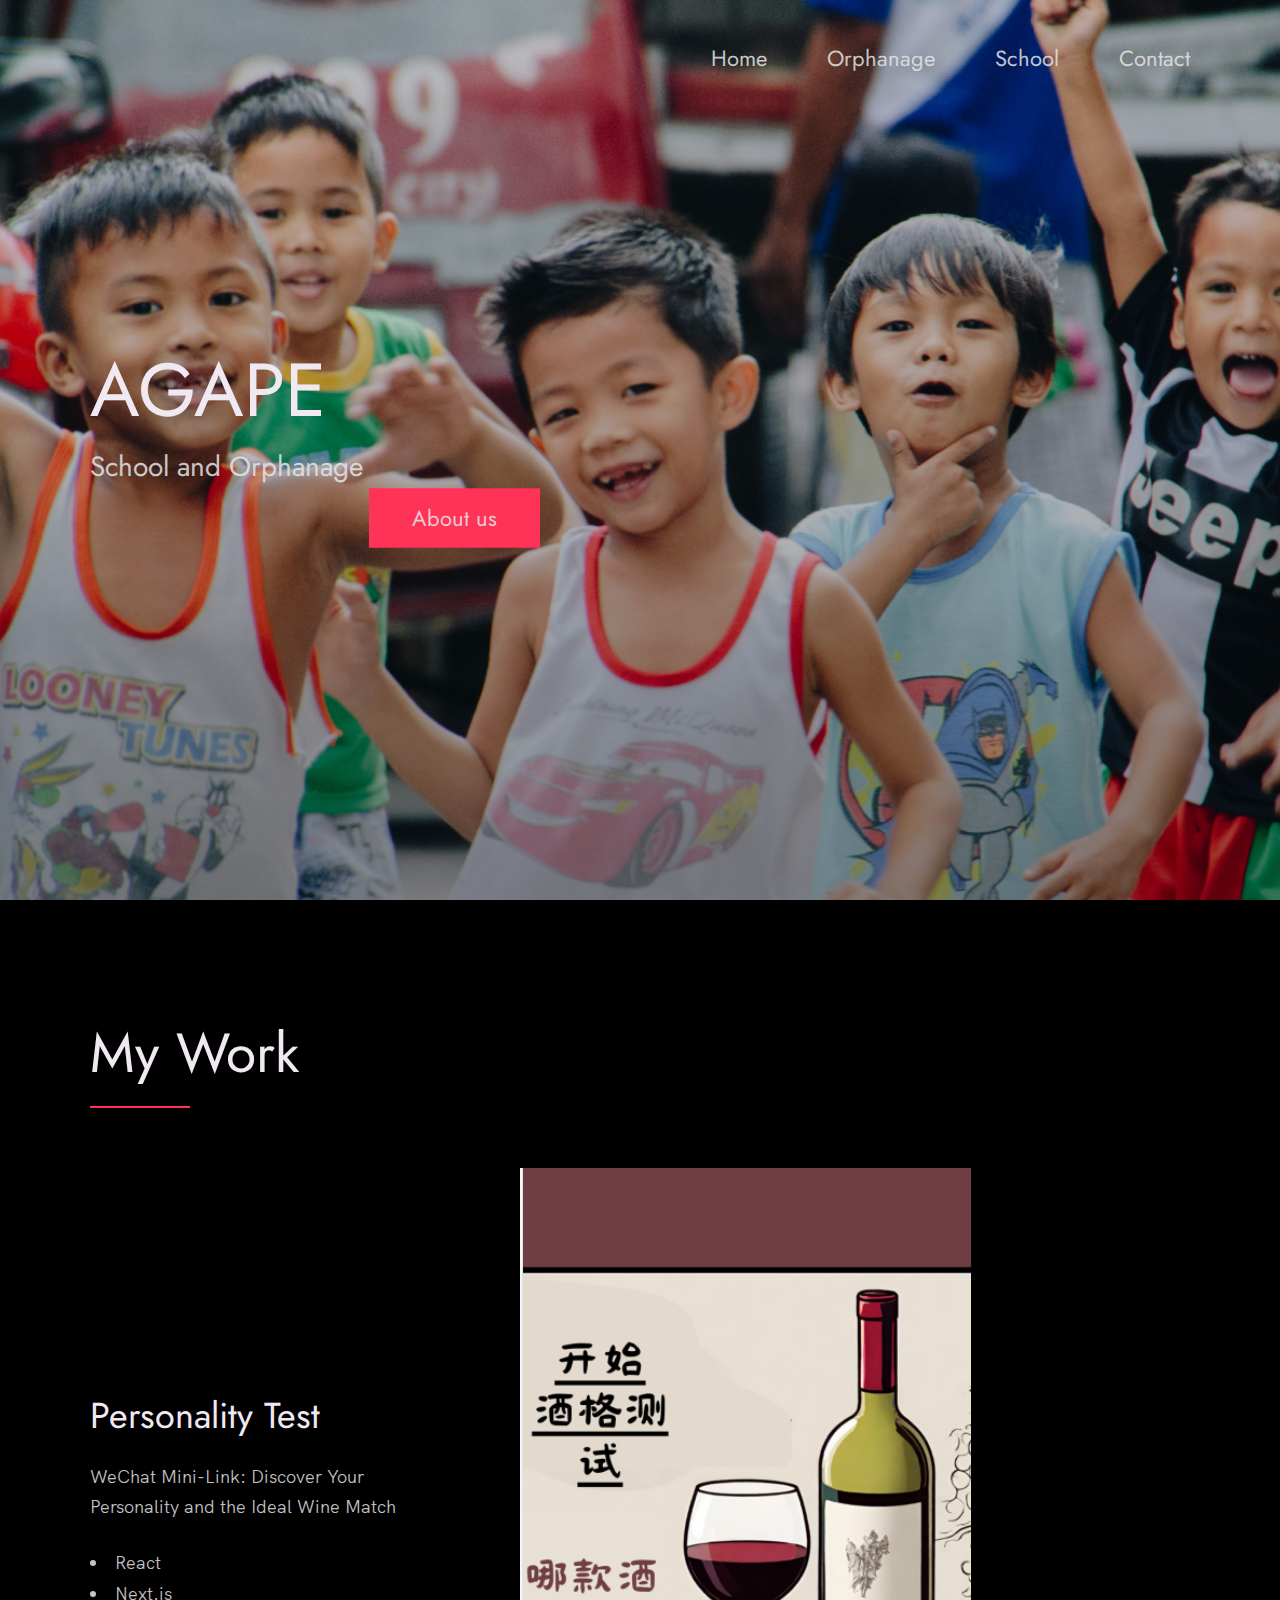
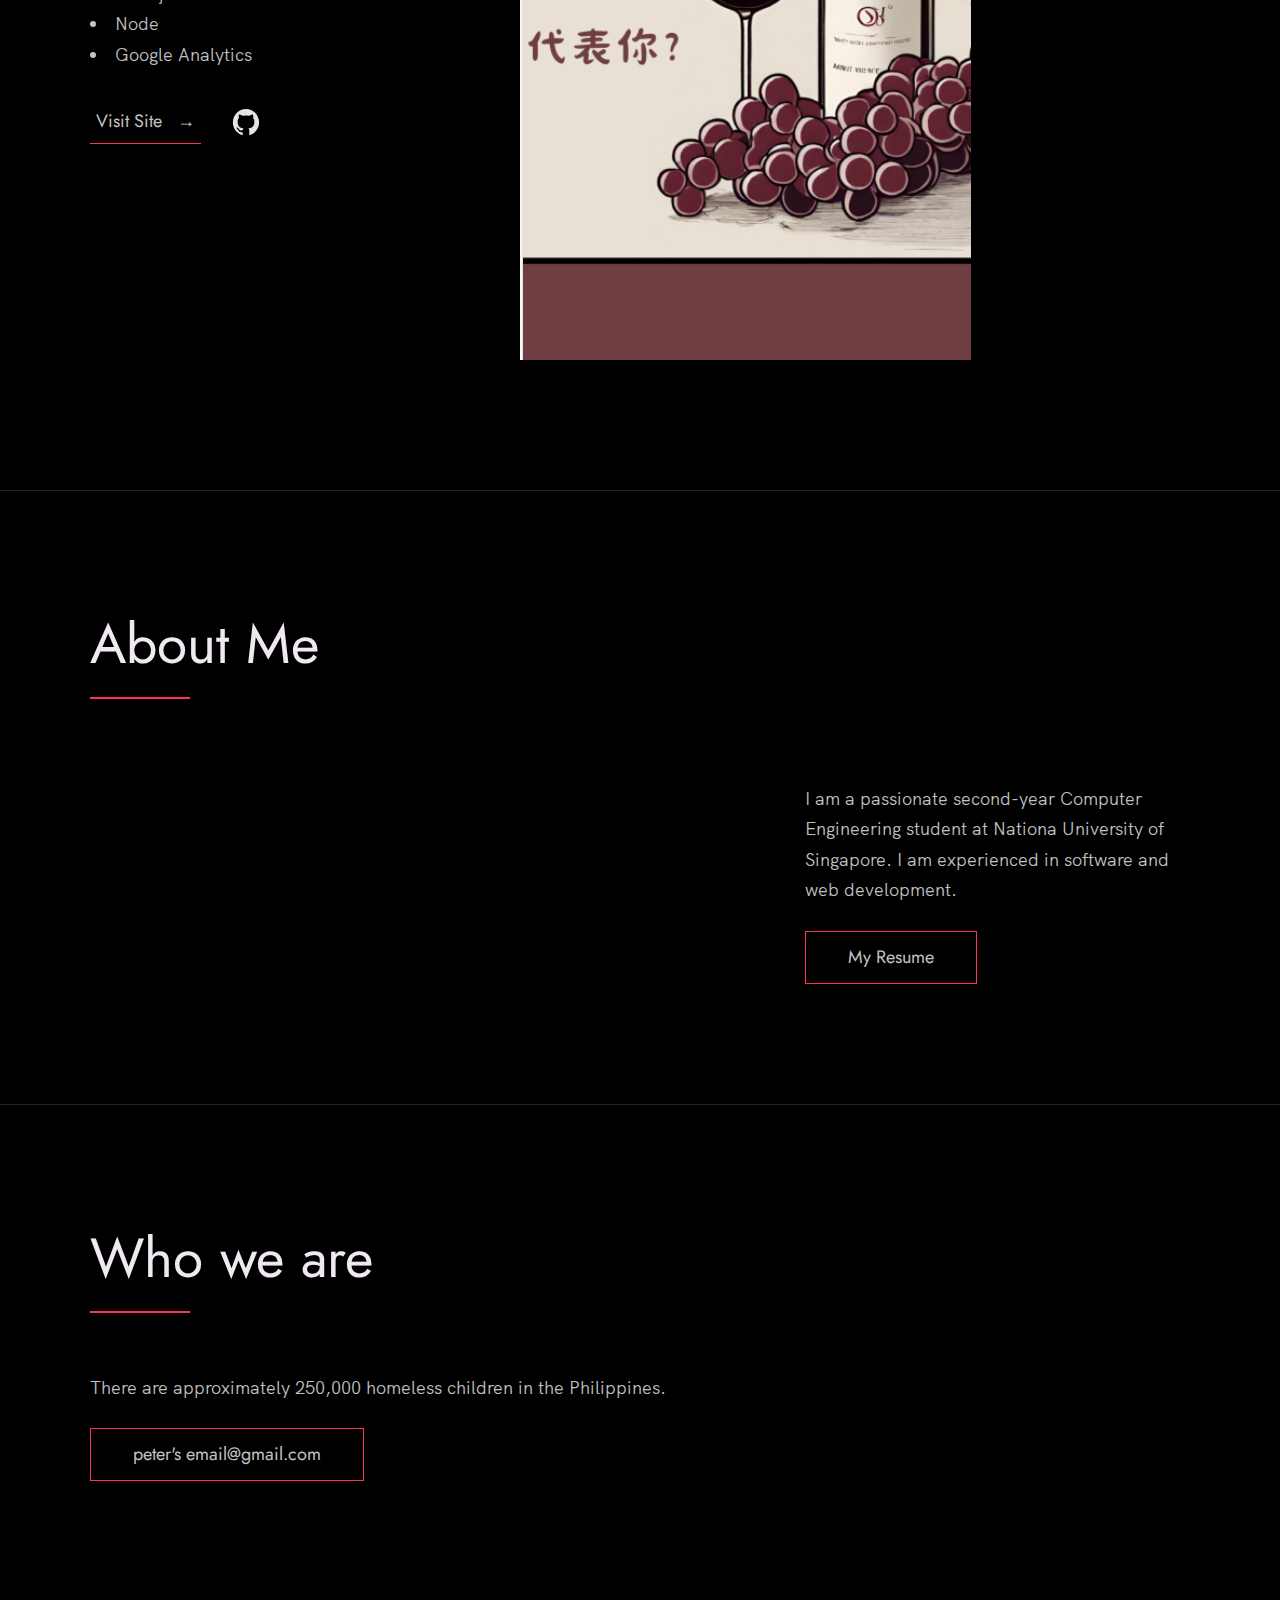
==== commit 7d03a92a: "initial commit" ====
--- a/index.html
+++ b/index.html
@@ -24,7 +24,7 @@
 
   <!-- Put your site title here -->
   <title>
-    Zhang Yangda | A software developer based in Singapore. 
+    AGAPE | School and Orphanage 
   </title>
 
   <meta name="description" content="Add small description of yourslef.">
@@ -61,7 +61,7 @@
         <!-- Put a small paragraph about yourself -->
         <p id = "dynamic-text">School and Orphanage</p>
 
-        <a href="#contact" class="btn btn--pink">Get in touch</a>
+        <a href="#contact" class="btn btn--pink">About us</a>
       </div>
     </div>
   </header>
@@ -154,17 +154,13 @@
 
   <section class="contact" id="contact">
     <div class="row">
-      <h2>Get in Touch</h2>
+      <h2>Who we are</h2>
       <div class="contact__info">
         <p>
-          Are you looking for a fast-performing and user-friendly website to
-          represent your product or business? or offering internships, part-time
-          jobs, or have valuable advice to share? or just want to say "Hi 👋" in 
-          any case feel free to Let me know. I will do my best to respond back. 😊 
-          The quickest way to reach out to me is via an email.
+          There are approximately 250,000 homeless children in the Philippines.
         </p>
         <!-- Replace the email with yours -->
-        <a href="mailto:you@example.com" class="btn">zhang.yangda16@gmail.com</a>
+        <a href="mailto:you@example.com" class="btn">peter's email@gmail.com</a>
       </div>
     </div>
   </section>
--- a/index.css
+++ b/index.css
@@ -405,7 +405,7 @@
 
 .header {
     background: linear-gradient(rgba(0,0,0, .1), rgba(0,0,0, .4)), 
-        url('./images/header.jpg');
+        url('./images/header.png');
     height: 100vh;
     background-size: cover;
     background-position: center;
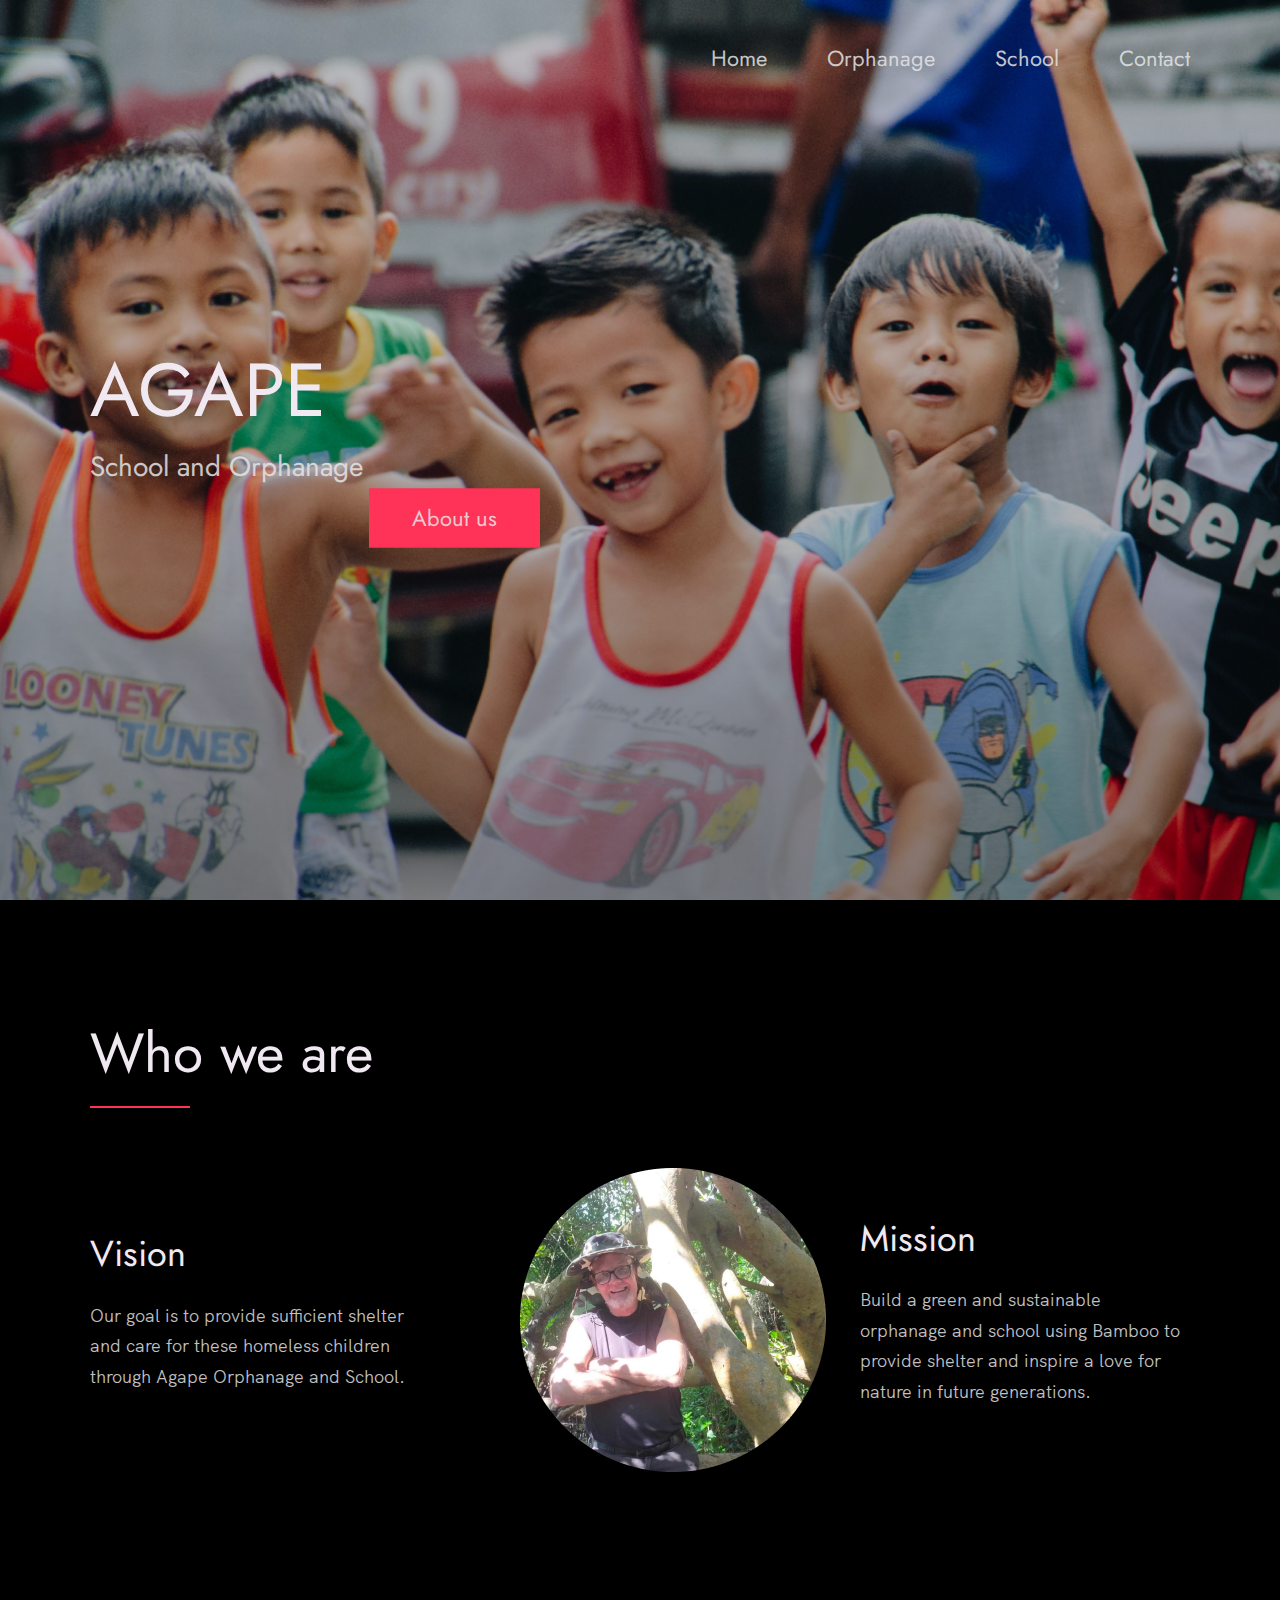
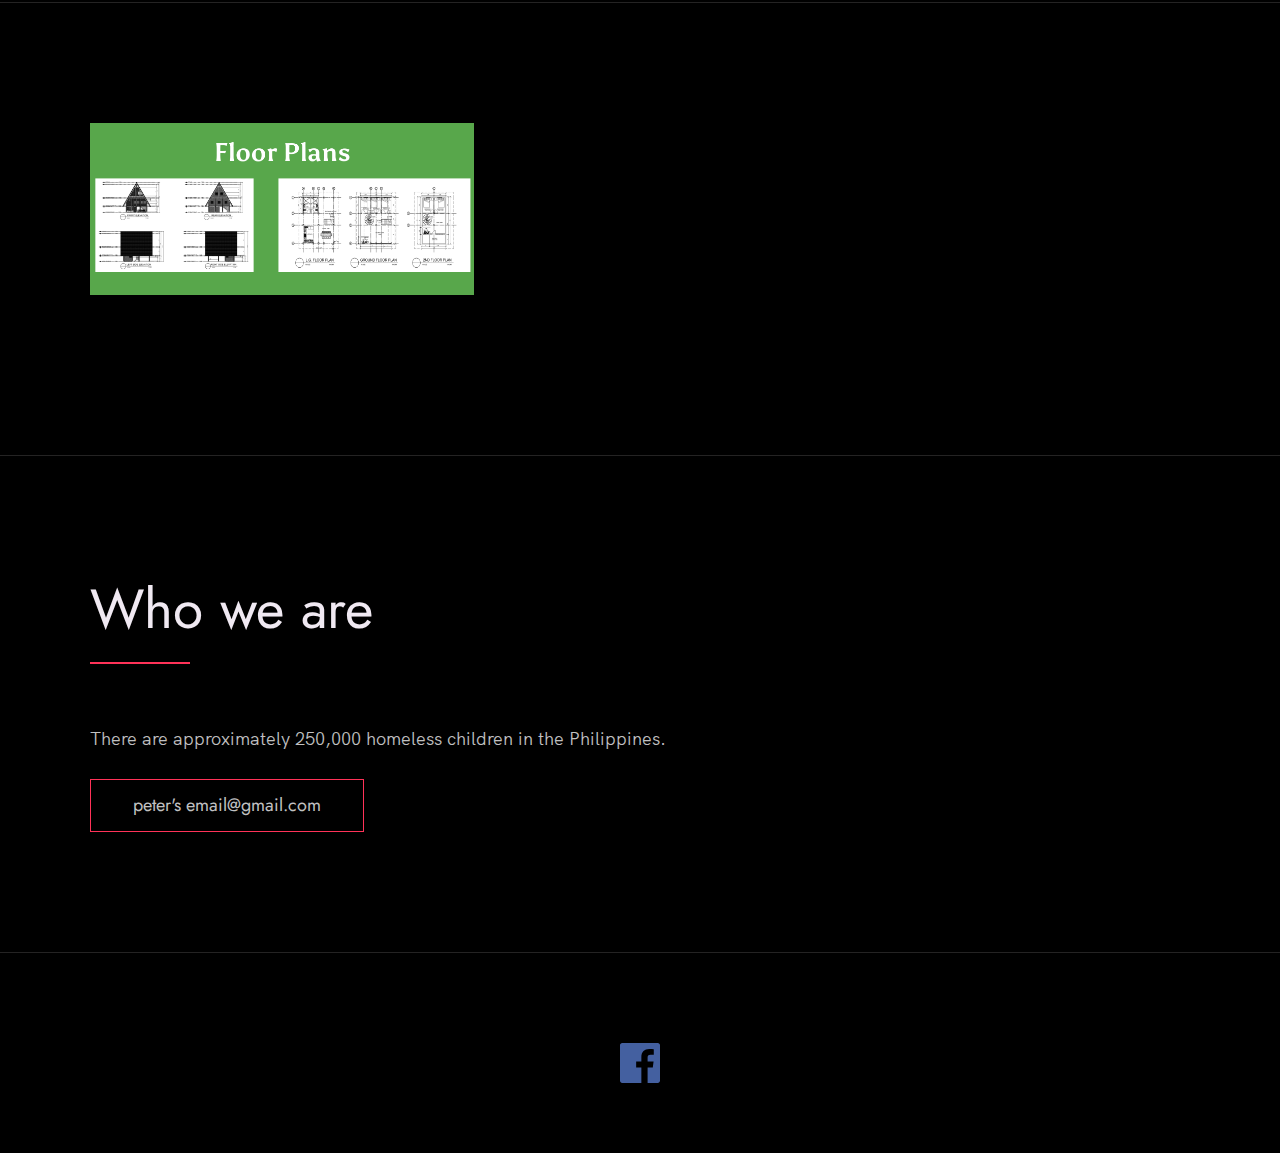
==== commit ada985d7: "initial commit" ====
--- a/index.html
+++ b/index.html
@@ -24,7 +24,7 @@
 
   <!-- Put your site title here -->
   <title>
-    AGAPE | School and Orphanage 
+    AGAPE | School and Orphanage
   </title>
 
   <meta name="description" content="Add small description of yourslef.">
@@ -59,7 +59,7 @@
           <span>AGAPE</span>
         </h1>
         <!-- Put a small paragraph about yourself -->
-        <p id = "dynamic-text">School and Orphanage</p>
+        <p id="dynamic-text">School and Orphanage</p>
 
         <a href="#contact" class="btn btn--pink">About us</a>
       </div>
@@ -72,44 +72,39 @@
 
     <section class="work" id="work">
       <div class="row">
-        <h2>My Work</h2>
+        <h2>Who we are</h2>
         <div class="work__boxes">
 
           <!-- Each div with the work__box class is a project. -->
 
           <div class="work__box">
             <div class="work__text">
-              <h3>Personality Test</h3>
-              <p>
-                WeChat Mini-Link: Discover Your Personality and the Ideal Wine Match
-              </p>
-              <ul class="work__list">
-                <li>React</li>
-                <li>Next.js</li>
-                <li>Node</li>
-                <li>Google Analytics</li>
-              </ul>
-
-              <div class="work__links">
-                <a href="https://amazing-druid-c7be2d.netlify.app" class="link__text">
-                  Visit Site <span>&rarr;</span>
-                </a>
-                <a href="https://github.com/yyangdaa/Personality-Test">
-                  <img src="./images/github.svg" class="work__code" title="View Source Code" alt="GitHub">
-                </a>
-              </div>
+              <h3>Vision</h3>
+                <p>
+                  Our goal is to provide sufficient shelter and care for these homeless children through Agape Orphanage
+                  and School.
+                </p>
             </div>
             <div class="work__image-box">
-              <img src="./images/jiuhun.png" class="work__image" alt="Project 3" />
+              <img src="./images/Peter's photo.png" class="work__image" alt="Peter's photo" />
             </div>
+            <div class="work__text">
+              <h3>Mission</h3>
+              <p>
+                Build a green and sustainable orphanage and school using Bamboo to provide shelter and inspire a love
+                for nature in future generations.
+              </p>
+            </div>
+
+           
           </div>
         </div>
       </div>
     </section>
 
     <!-- ***** Clients ***** -->
-    
-     <!--
+
+    <!--
     <section class="client" id="clients">
       <div class="row">
         <h2>Clients</h2>
@@ -129,21 +124,8 @@
 
     <section class="about" id="about">
       <div class="row">
-        <h2>About Me</h2>
-        <div class="about__content">
-          <div class="about__text">
-            <p>
-              I am a passionate second-year Computer Engineering student
-              at Nationa University of Singapore. I am experienced in 
-              software and web development.  
-            </p>
-            <!-- Provide a link to your resume -->
-            <a href="#" class="btn">My Resume</a>
-          </div>
-
           <div class="about__photo-container">
-            <!-- Add a nice photo of yourself -->
-            <img class="about__photo" src="./yd_photo.jpg" alt="" />
+            <img class="about__photo" src="./images/floor plans.png" alt="" />
           </div>
         </div>
       </div>
@@ -181,7 +163,7 @@
   </footer>
 
   <a href="#top" class="back-to-top" title="Back to Top">
-    <img src="./images/arrow-up.svg" alt="Back to Top" class="back-to-top__image"/>
+    <img src="./images/arrow-up.svg" alt="Back to Top" class="back-to-top__image" />
   </a>
   <script src="./index.js"></script>
 </body>
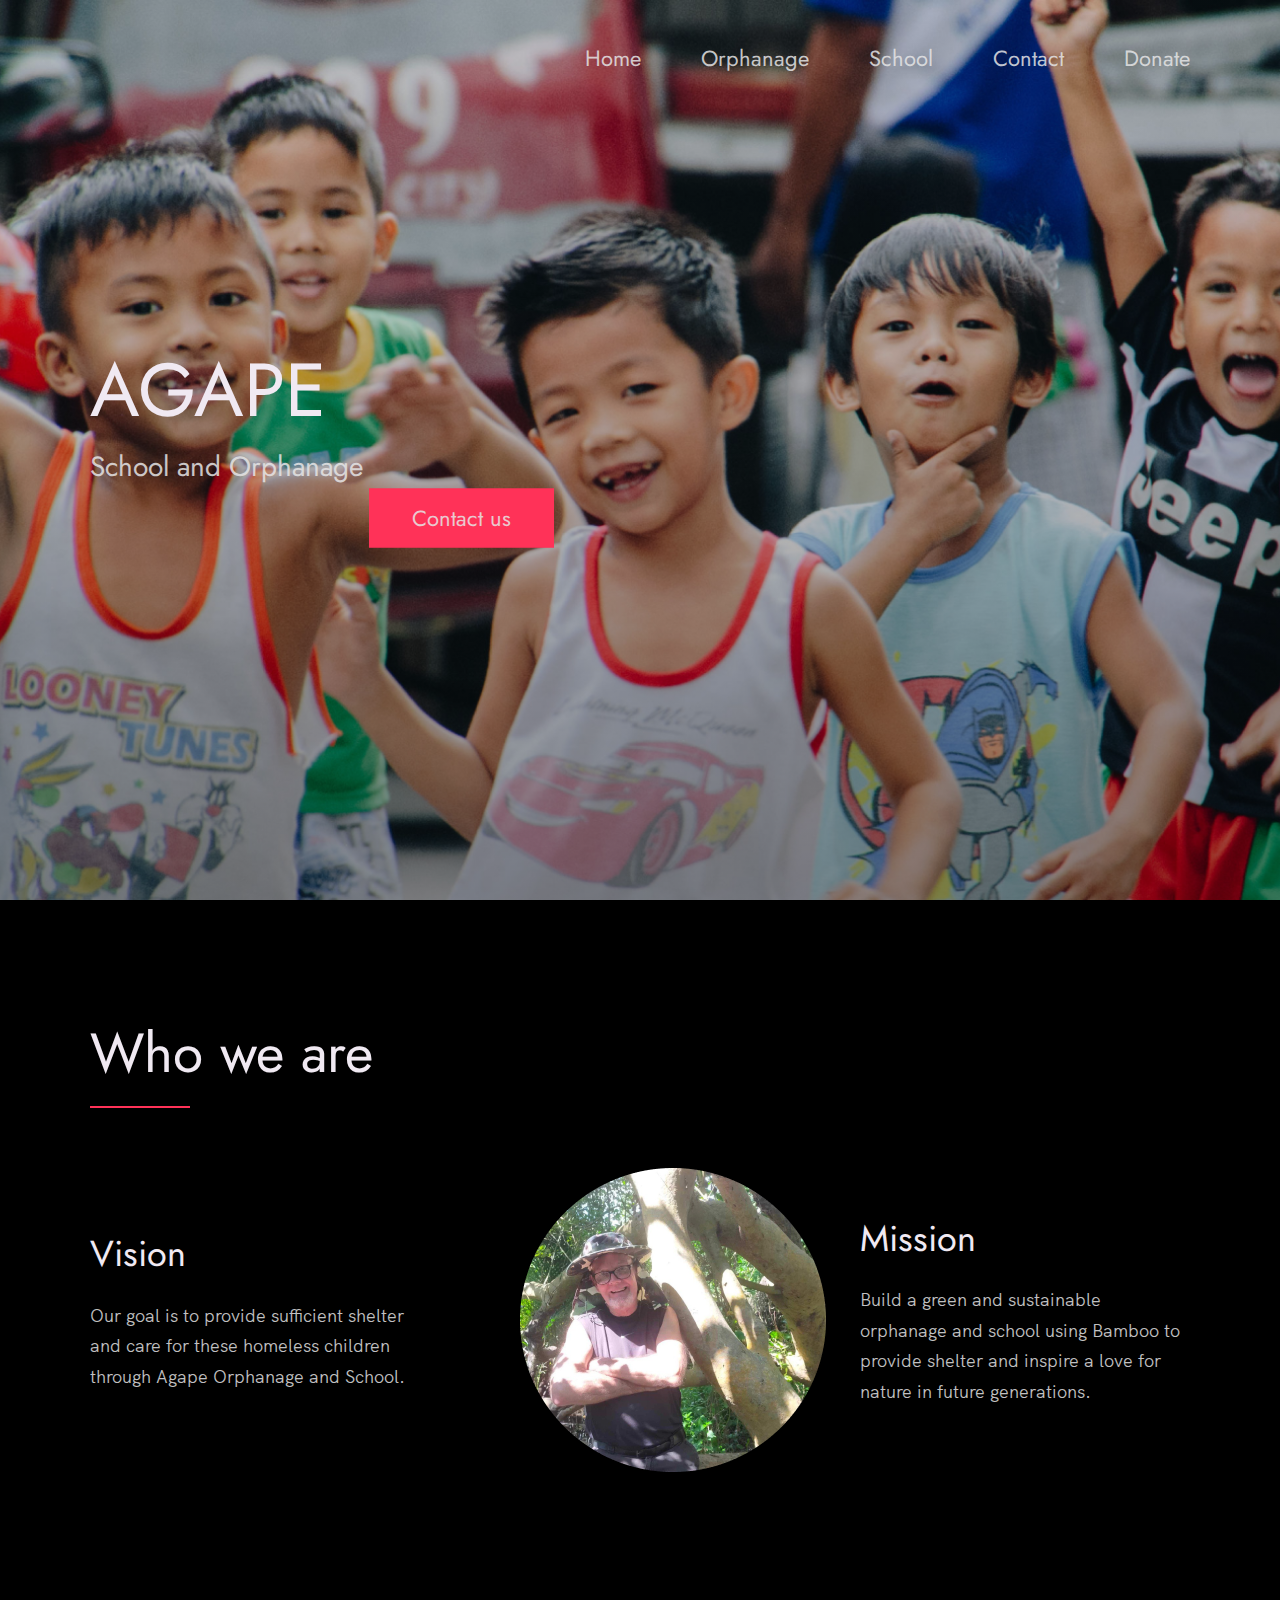
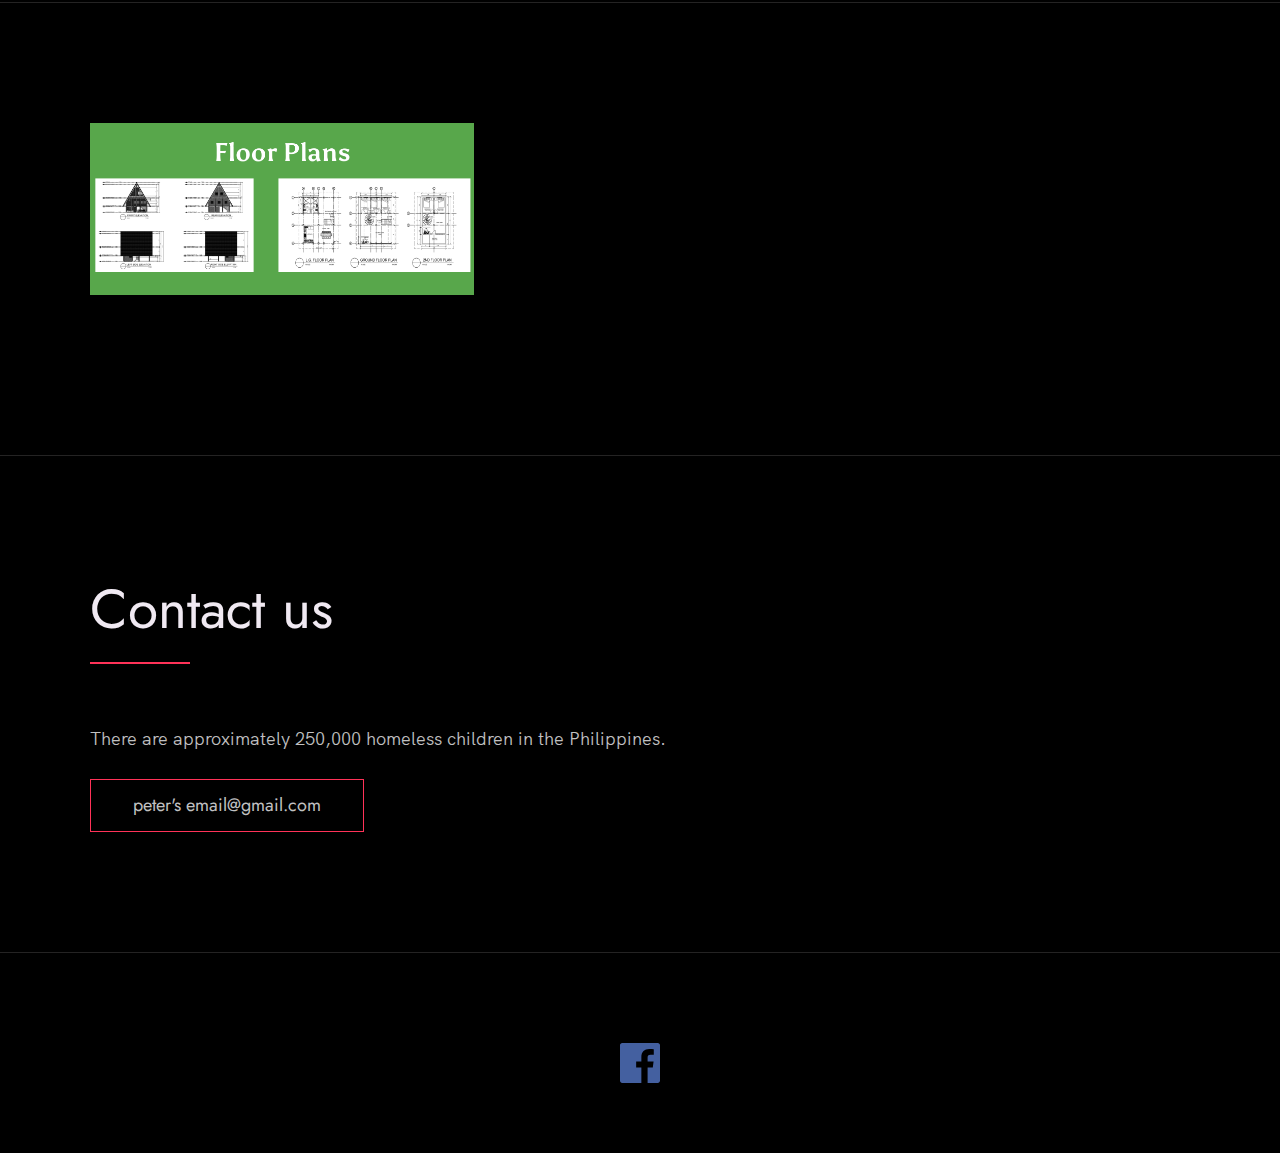
==== commit 394dad71: "initial commit" ====
--- a/index.html
+++ b/index.html
@@ -1,28 +1,10 @@
-<!-- 
-  Hello 😊.
-
-  This template is designed and developed by Nisar Hassan Naqvi
-  for anyone to use for free or customize the way they like.
-
-  Github Repo: https://github.com/nisarhassan12/portfolio-template/
-  My Website: https://nisar.dev
-
-  For business & inquires, contact me => syednisarhassan12@gmail.com
--->
-
-<!--
-  Follow the instructions written in comments to create your stunning portfolio
--->
-
 <!DOCTYPE html>
 <html lang="en">
 
 <head>
   <meta charset="UTF-8" />
   <meta name="viewport" content="width=device-width, initial-scale=1.0" />
-  <link rel="shortcut icon" type="image/png" href="./images/favicon.png" />
-
-  <!-- Put your site title here -->
+  <link rel="shortcut icon" type="image/png" href="./images/favicon.jpg" />
   <title>
     AGAPE | School and Orphanage
   </title>
@@ -49,6 +31,10 @@
           <li class="nav__item">
             <a href="#contact" class="nav__link">Contact</a>
           </li>
+          <!-- Updated navigation item for Donate -->
+          <li class="nav__item">
+            <a href="donate.html" class="nav__link">Donate</a>
+          </li>
         </ul>
       </nav>
     </div>
@@ -61,7 +47,7 @@
         <!-- Put a small paragraph about yourself -->
         <p id="dynamic-text">School and Orphanage</p>
 
-        <a href="#contact" class="btn btn--pink">About us</a>
+        <a href="#contact" class="btn btn--pink">Contact us</a>
       </div>
     </div>
   </header>
@@ -80,10 +66,10 @@
           <div class="work__box">
             <div class="work__text">
               <h3>Vision</h3>
-                <p>
-                  Our goal is to provide sufficient shelter and care for these homeless children through Agape Orphanage
-                  and School.
-                </p>
+              <p>
+                Our goal is to provide sufficient shelter and care for these homeless children through Agape Orphanage
+                and School.
+              </p>
             </div>
             <div class="work__image-box">
               <img src="./images/Peter's photo.png" class="work__image" alt="Peter's photo" />
@@ -96,7 +82,7 @@
               </p>
             </div>
 
-           
+
           </div>
         </div>
       </div>
@@ -124,10 +110,10 @@
 
     <section class="about" id="about">
       <div class="row">
-          <div class="about__photo-container">
-            <img class="about__photo" src="./images/floor plans.png" alt="" />
-          </div>
+        <div class="about__photo-container">
+          <img class="about__photo" src="./images/floor plans.png" alt="" />
         </div>
+      </div>
       </div>
     </section>
   </main>
@@ -136,7 +122,7 @@
 
   <section class="contact" id="contact">
     <div class="row">
-      <h2>Who we are</h2>
+      <h2>Contact us</h2>
       <div class="contact__info">
         <p>
           There are approximately 250,000 homeless children in the Philippines.
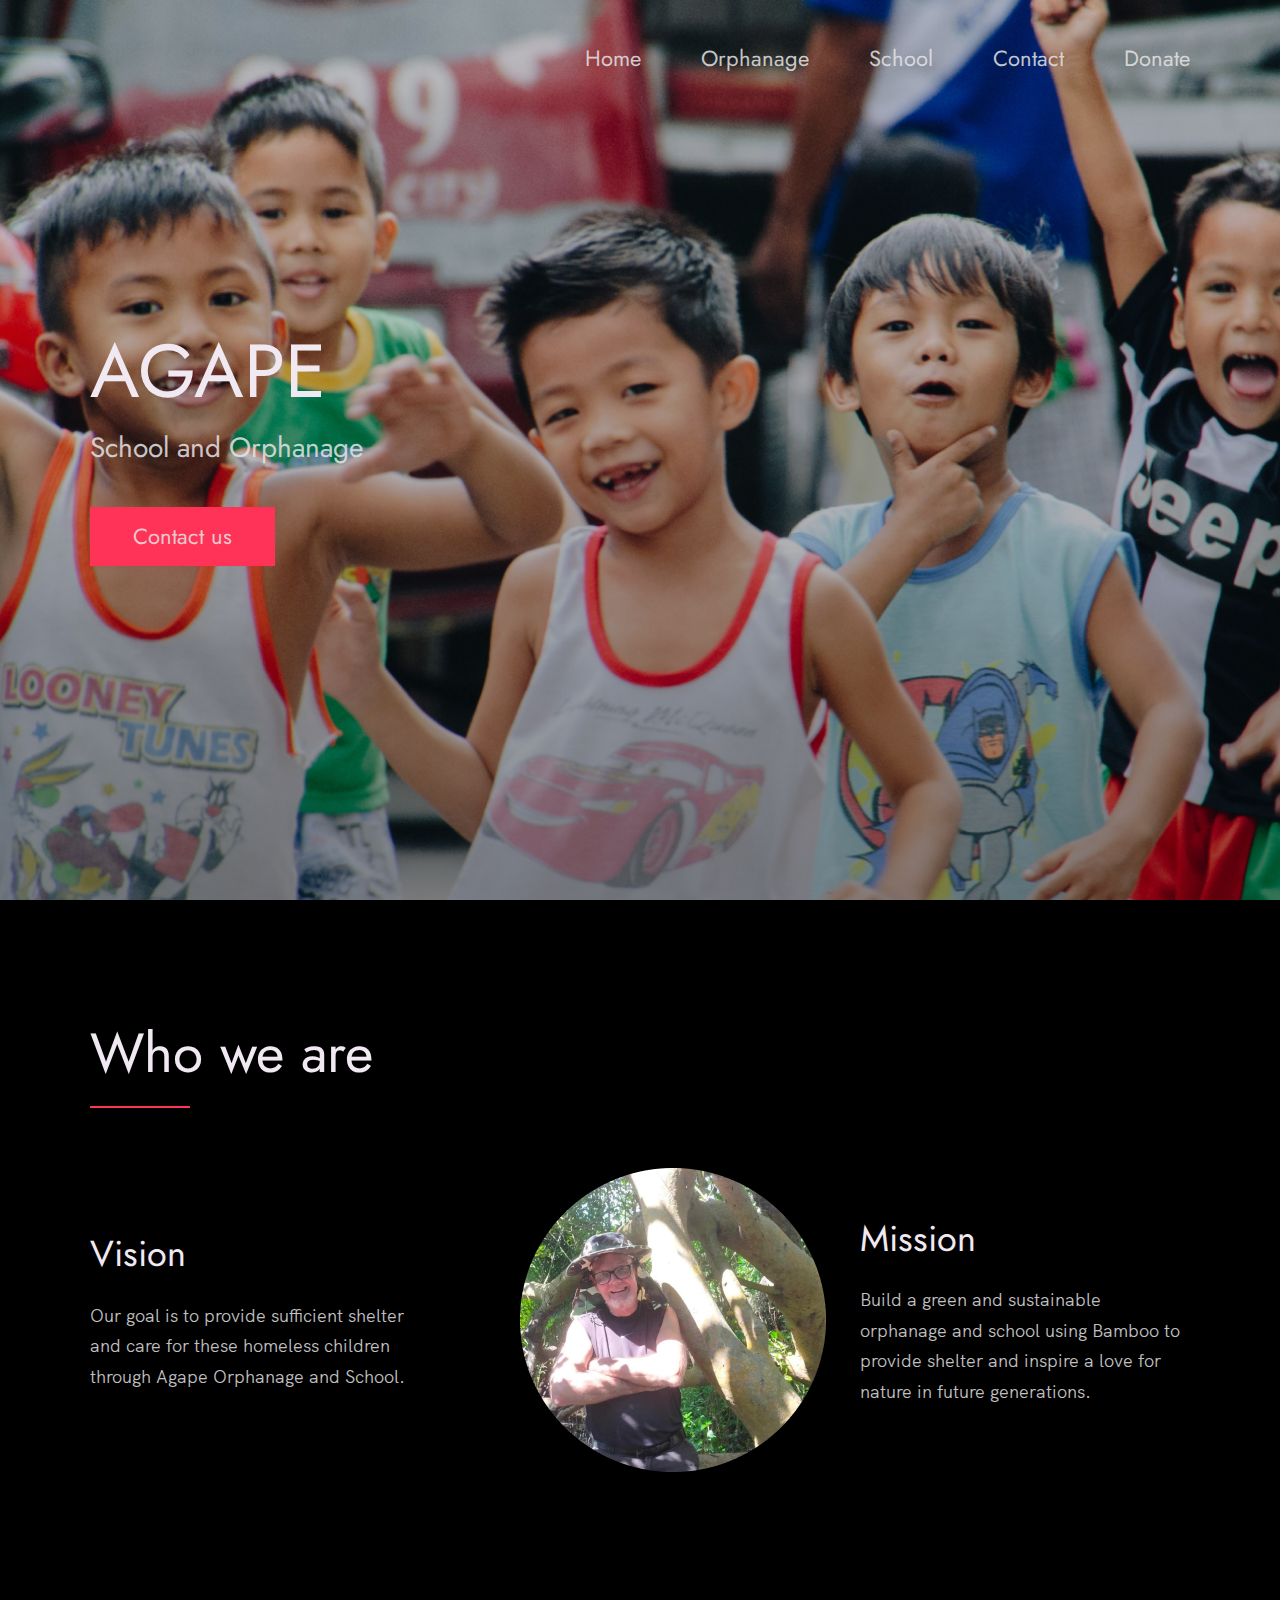
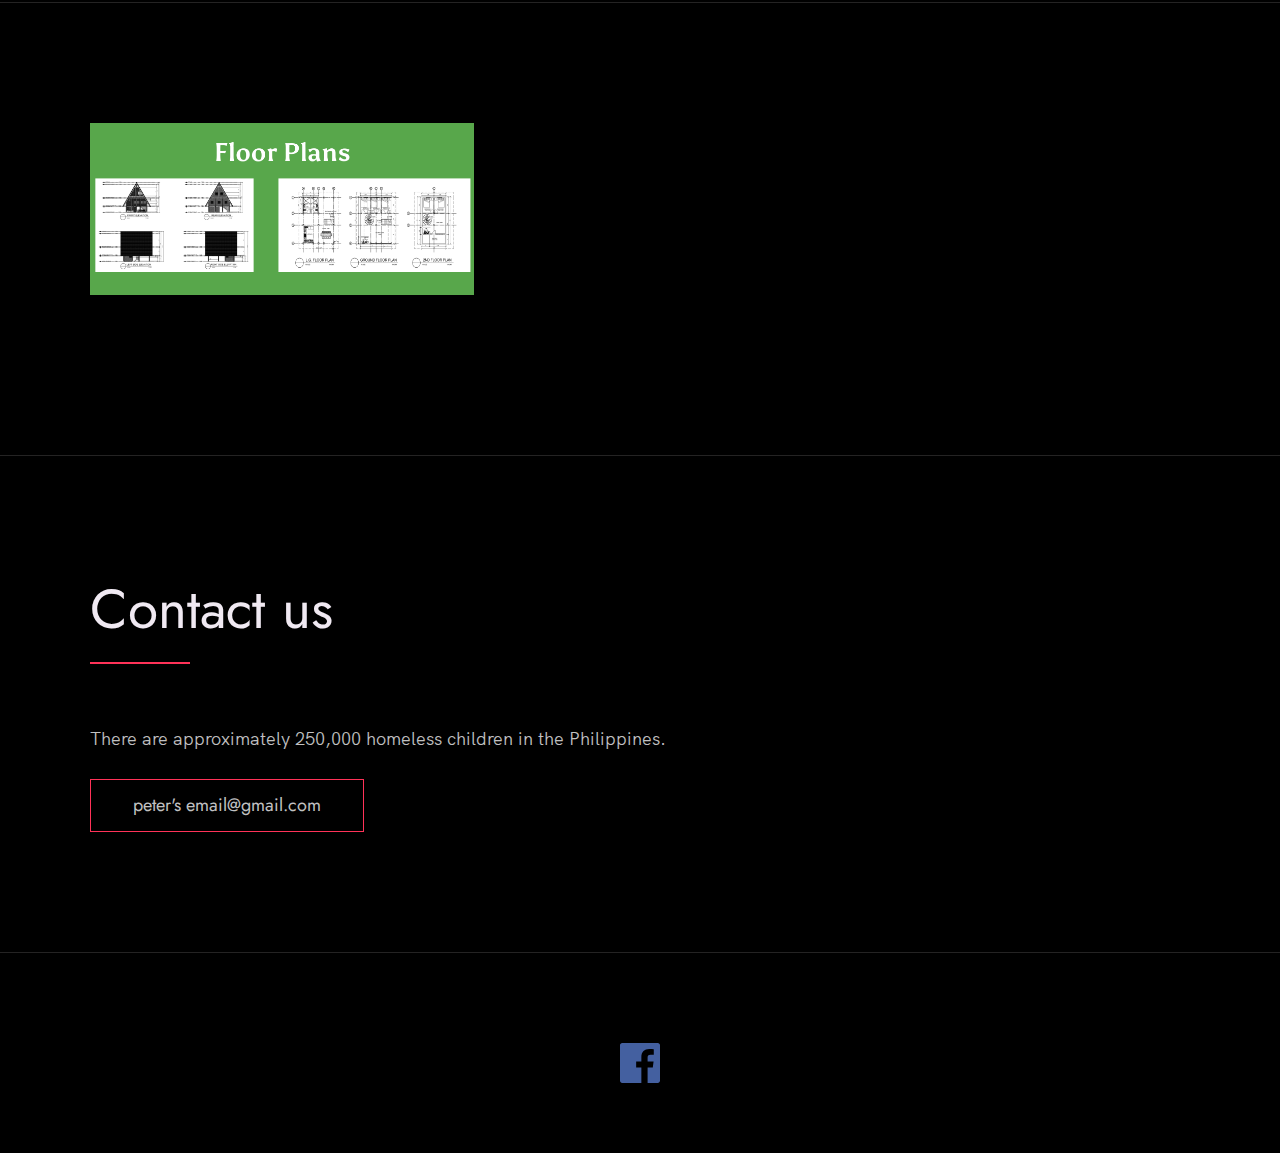
==== commit aceda57b: "update" ====
--- a/index.html
+++ b/index.html
@@ -45,7 +45,7 @@
           <span>AGAPE</span>
         </h1>
         <!-- Put a small paragraph about yourself -->
-        <p id="dynamic-text">School and Orphanage</p>
+        <p>School and Orphanage</p>
 
         <a href="#contact" class="btn btn--pink">Contact us</a>
       </div>
